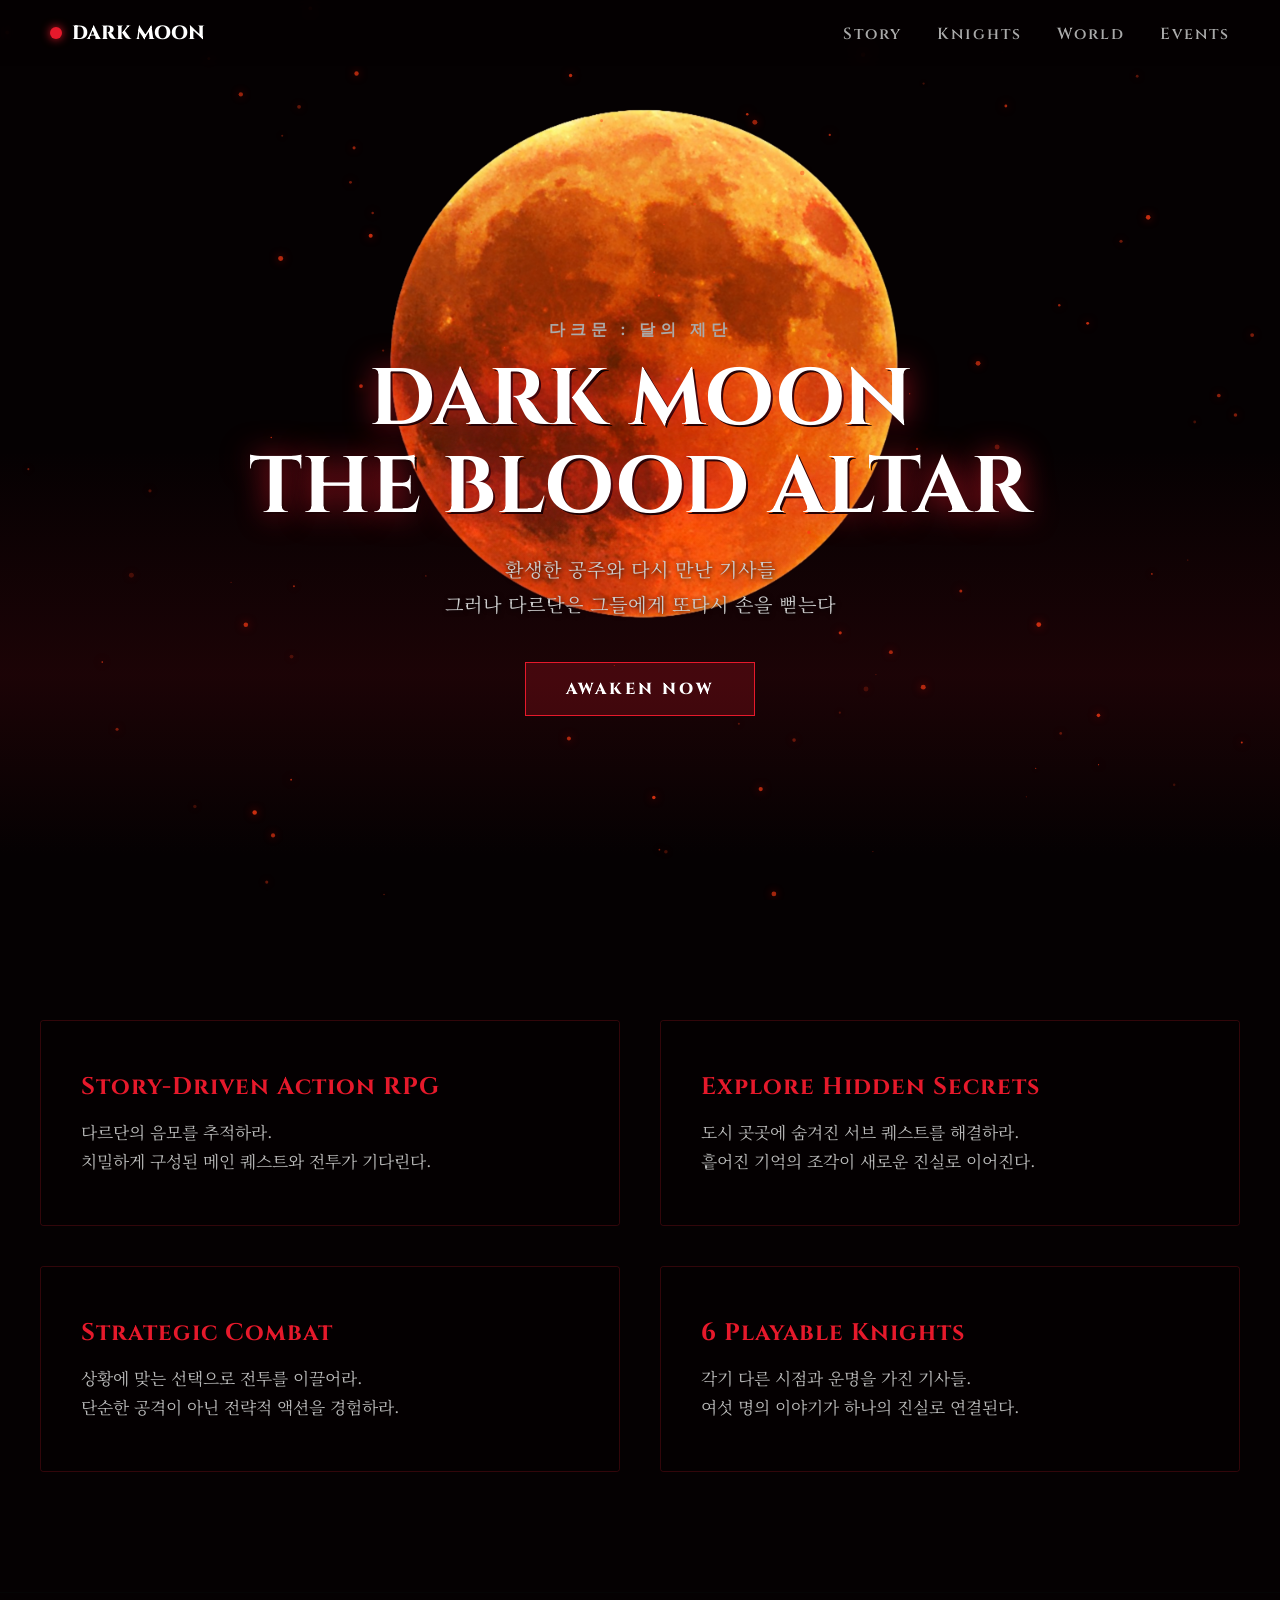
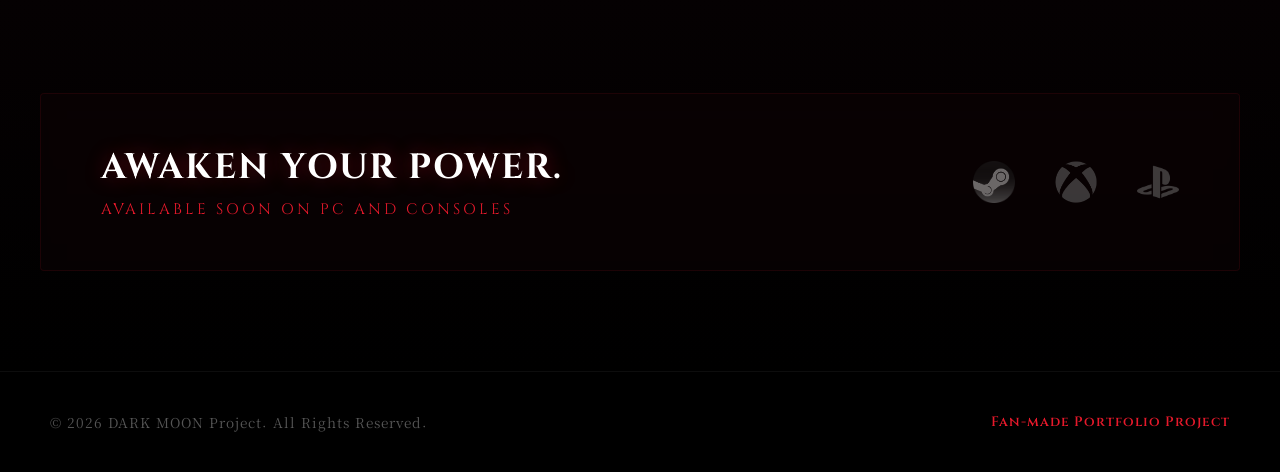
==== index.html @ 2184a3f0 "변경사항 반영" ====
<!DOCTYPE html>
<html lang="ko">
<head>
  <meta charset="UTF-8">
  <meta name="viewport" content="width=device-width, initial-scale=1.0">
  <title>DARK MOON | Official Game Site</title>
  <link rel="stylesheet" href="style.css">
  <link href="https://fonts.googleapis.com/css2?family=Cinzel:wght@600;800&family=Noto+Serif+KR:wght@400;700&display=swap" rel="stylesheet">
</head>
<body>

  <header class="site-header">
    <a class="brand" href="#hero">
      <span class="brand-mark"></span>
      DARK MOON
    </a>
<nav class="site-nav">
  <a href="story.html">Story</a> 
  <a href="index.html#characters">Knights</a>
  <a href="index.html#world">World</a>
  <a href="index.html#events">Events</a>
</nav>
  </header>

  <section id="hero" class="hero-section">
    <div class="moon-wrapper">
      <img src="images/moon.png" alt="Blood Moon" class="blood-moon">
    </div>
    
    <canvas id="ash-canvas"></canvas>
    
    <div class="fog-overlay"></div>

    <div class="hero-content">
      <p class="eyebrow">다크문 : 달의 제단</p>
      <h1 class="hero-title">DARK MOON<br>THE BLOOD ALTAR</h1>
      <p class="hero-copy">
        환생한 공주와 다시 만난 기사들<br>
        그러나 다르단은 그들에게 또다시 손을 뻗는다
      </p>
      <a class="button primary" href="#features">AWAKEN NOW</a>
    </div>
  </section>

  <section id="features" class="features-section">
    <div class="section-container">
      <div class="feature-grid">
        
        <article class="feature-card">
          <h3>Story-Driven Action RPG</h3>
          <p>다르단의 음모를 추적하라.<br>치밀하게 구성된 메인 퀘스트와 전투가 기다린다.</p>
        </article>

        <article class="feature-card">
          <h3>Explore Hidden Secrets</h3>
          <p>도시 곳곳에 숨겨진 서브 퀘스트를 해결하라.<br>흩어진 기억의 조각이 새로운 진실로 이어진다.</p>
        </article>

        <article class="feature-card">
          <h3>Strategic Combat</h3>
          <p>상황에 맞는 선택으로 전투를 이끌어라.<br>단순한 공격이 아닌 전략적 액션을 경험하라.</p>
        </article>

        <article class="feature-card">
          <h3>6 Playable Knights</h3>
          <p>각기 다른 시점과 운명을 가진 기사들.<br>여섯 명의 이야기가 하나의 진실로 연결된다.</p>
        </article>

      </div>
    </div>
  </section>

  <section id="game-info" class="game-info-section">
    <div class="info-container">
      <div class="info-text">
        <h2>AWAKEN YOUR POWER.</h2>
        <p>Available Soon on PC and Consoles</p>
      </div>
      <div class="platform-icons">
        <img src="images/steam.png" alt="Steam">
        <img src="images/xbox.png" alt="Xbox">
        <img src="images/playstation.webp" alt="PlayStation">
      </div>
    </div>
  </section>

  <footer class="site-footer">
    <p class="footer-copy">© 2026 DARK MOON Project. All Rights Reserved.</p>
    <p class="footer-notice">Fan-made Portfolio Project</p>
  </footer>

  <script src="script.js"></script> 
</body>
</html>
---- style.css ----
/* 기본 리셋 및 폰트 설정 */
:root {
  --blood-red: #e6192b;
  --bg-dark: #050102;
  --text-light: #f0e6e8;
}

* { margin: 0; padding: 0; box-sizing: border-box; }
html { scroll-behavior: smooth; background: var(--bg-dark); color: var(--text-light); }
body { font-family: 'Noto Serif KR', serif; overflow-x: hidden; }

h1, h2, h3, .eyebrow, .brand { font-family: 'Cinzel', serif; }

/* 헤더 스타일 */
.site-header {
  position: fixed; top: 0; left: 0; width: 100%; z-index: 100;
  display: flex; justify-content: space-between; align-items: center;
  padding: 20px 50px; background: rgba(5, 1, 2, 0.7); backdrop-filter: blur(10px);
}
.brand { font-size: 1.2rem; font-weight: 800; color: #fff; text-decoration: none; display: flex; align-items: center; gap: 10px; }
.brand-mark { width: 12px; height: 12px; background: var(--blood-red); border-radius: 50%; box-shadow: 0 0 10px var(--blood-red); }
.site-nav a { color: #aaa; text-decoration: none; margin-left: 30px; font-weight: 600; font-family: 'Cinzel', serif; letter-spacing: 2px; transition: color 0.3s; }
.site-nav a:hover { color: #fff; }

/* === 1. 히어로 섹션 === */
.hero-section {
  position: relative; height: 100vh;
  display: flex; flex-direction: column; justify-content: center; align-items: center; text-align: center;
  overflow: hidden;
}

/* 붉은 달과 심장박동 & 스크린 블렌드 모드 마법 */
.moon-wrapper {
  position: absolute; top: 40%; left: 50%; transform: translate(-50%, -50%);
  width: 800px; /* 달 크기 (조절 가능) */
  z-index: 1;
}
.blood-moon {
  width: 100%; height: auto;
  mix-blend-mode: screen; /* 까만 배경을 투명하게 날려버리는 마법의 코드 */
  animation: pulseMoon 4s infinite alternate ease-in-out;
}
@keyframes pulseMoon {
  0% { transform: scale(1); filter: drop-shadow(0 0 20px rgba(230, 25, 43, 0.3)); opacity: 0.8; }
  100% { transform: scale(1.05); filter: drop-shadow(0 0 60px rgba(230, 25, 43, 0.8)); opacity: 1; }
}

/* 안개 효과 (CSS 그라데이션 활용) */
.fog-overlay {
  position: absolute; bottom: 0; left: 0; width: 100%; height: 50%;
  background: linear-gradient(to top, #050102 10%, rgba(230,25,43,0.1) 50%, transparent 100%);
  z-index: 2;
}

#ash-canvas { position: absolute; inset: 0; z-index: 3; pointer-events: none; }

/* 타이틀 텍스트 (달 위에 얹어짐) */
.hero-content { position: relative; z-index: 10; margin-top: 15vh; }
.eyebrow { color: #aaa; letter-spacing: 5px; margin-bottom: 15px; font-weight: 800; }
.hero-title { font-size: 5rem; color: #fff; line-height: 1.1; margin-bottom: 20px; text-shadow: 0 0 30px rgba(230,25,43,0.8), 2px 2px 0 #000; }
.hero-copy { font-size: 1.2rem; color: #ccc; line-height: 1.8; margin-bottom: 40px; text-shadow: 1px 1px 5px #000; }

.button {
  display: inline-block; padding: 15px 40px; border: 1px solid var(--blood-red);
  color: #fff; text-decoration: none; font-family: 'Cinzel', serif; font-weight: 800; letter-spacing: 3px;
  background: rgba(230, 25, 43, 0.2); transition: 0.3s;
}
.button:hover { background: var(--blood-red); box-shadow: 0 0 30px rgba(230, 25, 43, 0.6); }

/* === 2. 게임 특징 (Features) 섹션 === */
.features-section {
  position: relative; padding: 120px 20px; background: #050102; z-index: 10;
}
.section-container { max-width: 1200px; margin: 0 auto; }
.feature-grid { display: grid; grid-template-columns: repeat(2, 1fr); gap: 40px; }

/* === 2. 게임 특징 (Features) 섹션 카드 수정 === */
.feature-card {
  position: relative;
  overflow: hidden; /* 카드를 벗어나는 배경이나 효과를 잘라냄 */
  padding: 50px 40px;
  border: 1px solid rgba(230, 25, 43, 0.2);
  text-align: left;
  border-radius: 4px;
  background-color: #050102; /* 기본 까만 배경 */
  background-size: cover;
  background-position: center;
  transition: border-color 0.4s ease, transform 0.4s ease;
  cursor: pointer;
}

/* 카드 위에 깔리는 까만 장막 (마우스를 올리면 투명해짐) */
.feature-card::before {
  content: "";
  position: absolute;
  inset: 0;
  background: rgba(5, 1, 2, 0.95); /* 평소엔 사진이 거의 안 보일 정도로 까맣게 */
  transition: background 0.5s ease;
  z-index: 1;
}

/* 카드에 마우스를 올렸을 때 */
.feature-card:hover {
  transform: translateY(-10px);
  border-color: var(--blood-red);
  box-shadow: 0 10px 30px rgba(230, 25, 43, 0.15);
}

/* 마우스를 올리면 까만 장막이 옅어지며 붉은 핏빛 톤이 살짝 돕니다 */
.feature-card:hover::before {
  background: rgba(20, 5, 8, 0.4); 
}

/* 글자는 장막보다 위에 있어야 하므로 z-index 설정 */
.feature-card h3, .feature-card p {
  position: relative;
  z-index: 2;
  transition: transform 0.4s ease, text-shadow 0.4s ease;
}

.feature-card h3 {
  color: var(--blood-red);
  font-size: 1.5rem;
  margin-bottom: 15px;
  letter-spacing: 1px;
}

.feature-card p {
  color: #bbb;
  line-height: 1.7;
  font-size: 1.05rem;
}

/* 호버 시 글자 효과: 살짝 떠오르며 붉은빛 그림자 발생 */
.feature-card:hover h3 {
  transform: translateY(-5px);
  text-shadow: 0 0 15px rgba(230, 25, 43, 0.8);
}
.feature-card:hover p {
  transform: translateY(-5px);
  color: #fff;
}
/* === 3. 플랫폼 소개 (Game Info) 섹션 === */
.game-info-section {
  position: relative;
  padding: 100px 20px;
  background: linear-gradient(to bottom, #050102, #000000);
  display: flex;
  justify-content: center;
  align-items: center;
  z-index: 10;
  border-top: 1px solid rgba(255, 255, 255, 0.02);
}

.info-container {
  width: 100%;
  max-width: 1200px;
  display: flex;
  justify-content: space-between;
  align-items: center;
  background: rgba(20, 5, 8, 0.3);
  border: 1px solid rgba(230, 25, 43, 0.1);
  backdrop-filter: blur(10px);
  padding: 50px 60px;
  border-radius: 4px;
}

.info-text {text-align: left;}
.info-text h2 {
  font-size: 2.2rem;
  color: #fff;
  letter-spacing: 2px;
  margin-bottom: 8px;
  text-shadow: 0 0 20px rgba(230, 25, 43, 0.4);
}
.info-text p {
  font-family: 'Cinzel', serif;
  color: var(--blood-red);
  font-size: 0.95rem;
  letter-spacing: 3px;
  text-transform: uppercase;
}

/* 플랫폼 아이콘 레이아웃 및 호버 효과 */
.platform-icons {
  display: flex;
  gap: 40px;
  align-items: center;
}
.platform-icons img {
  height: 42px;
  width: auto;
  object-fit: contain;
  opacity: 0.4;
  filter: grayscale(100%) brightness(1.5);
  transition: opacity 0.4s ease, transform 0.4s ease, filter 0.4s ease;
  cursor: pointer;
}
/* 마우스를 올리면 본래 색상과 밝기가 복구되며 위로 살짝 들림 */
.platform-icons img:hover {
  opacity: 1;
  filter: grayscale(0%) brightness(1);
  transform: translateY(-6px);
}

/* === 4. 사이트 푸터 (Footer) === */
.site-footer {
  background: #000000;
  padding: 40px 50px;
  display: flex;
  justify-content: space-between;
  align-items: center;
  border-top: 1px solid rgba(255, 255, 255, 0.05);
  position: relative;
  z-index: 10;
}
.site-footer p {
  font-size: 0.85rem;
  letter-spacing: 1px;
}
.footer-copy {
  color: #555;
}
.footer-notice {
  font-family: 'Cinzel', serif;
  color: var(--blood-red);
  font-weight: 600;
  letter-spacing: 2px;
}

/* 📱 반응형 웹 디자인 (화면이 작아질 때 세로 배치) */
@media (max-width: 900px) {
  .info-container {
    flex-direction: column;
    text-align: center;
    gap: 40px;
    padding: 40px 30px;
  }
  .info-text {
    text-align: center;
  }
  .info-text h2 {
    font-size: 1.8rem;
  }
  .platform-icons {
    gap: 30px;
  }
  .site-footer {
    flex-direction: column;
    gap: 15px;
    text-align: center;
  }
}

/* === Story 섹션 기본 스타일 === */
.story-section {
  width: 100%;
  background-color: #000;
}

/* 각 씬 화면에 꽉 차게 & 패럴랙스 배경 */
.story-scene {
  position: relative;
  width: 100%;
  height: 100vh;
  display: flex;
  align-items: center;
  padding: 0 10%;
  background-size: cover;
  background-position: center;
  background-attachment: fixed;
}

/* 어두운 장막 */
.story-scene::before {
  content: "";
  position: absolute;
  inset: 0;
  background: rgba(0, 0, 0, 0.6);
  z-index: 1;
}

/* 텍스트 박스 디자인 */
.story-text {
  position: relative;
  z-index: 2;
  max-width: 600px;
  background: rgba(10, 2, 3, 0.4);
  backdrop-filter: blur(8px);
  padding: 40px;
  border-left: 2px solid var(--blood-red);
}

.story-text h3 {
  font-size: 1.8rem;
  color: var(--blood-red);
  margin-bottom: 20px;
  letter-spacing: 2px;
}

/* 지그재그 배치 설정 */
.story-scene.left { justify-content: flex-start; }
.story-scene.right { justify-content: flex-end; }
.story-scene.right .story-text { 
  border-left: none; 
  border-right: 2px solid var(--blood-red); 
  text-align: right; 
}
.story-scene.center { justify-content: center; }

/* === 마지막 Scene 5 클라이맥스 강조 스타일 === */
.story-scene.center .mission-text {
  border: none; /* 중앙은 선을 없애고 글자 자체에 집중 */
  background: transparent; /* 배경 장막도 없애서 투명하게 */
  text-align: center;
}

/* 마지막 씬의 다른 챕터와 동일한 일반 문장 */
.story-scene.center .mission-text p {
  font-size: 1.15rem;
  color: #ddd;
  line-height: 1.9;
  margin-bottom: 30px; /* 마지막 강조 문장과의 간격 */
}

/* 마지막 두 줄 강력한 강조 */
.final-copy {
  font-size: clamp(1.8rem, 3vw, 2.5rem) !important; /* 글씨 확 키우기 */
  color: #fff !important;
  font-family: 'Noto Serif KR', serif;
  font-weight: 700;
  line-height: 1.6 !important;
  text-shadow: 0 0 30px rgba(230, 25, 43, 0.9), 2px 2px 4px #000;
}
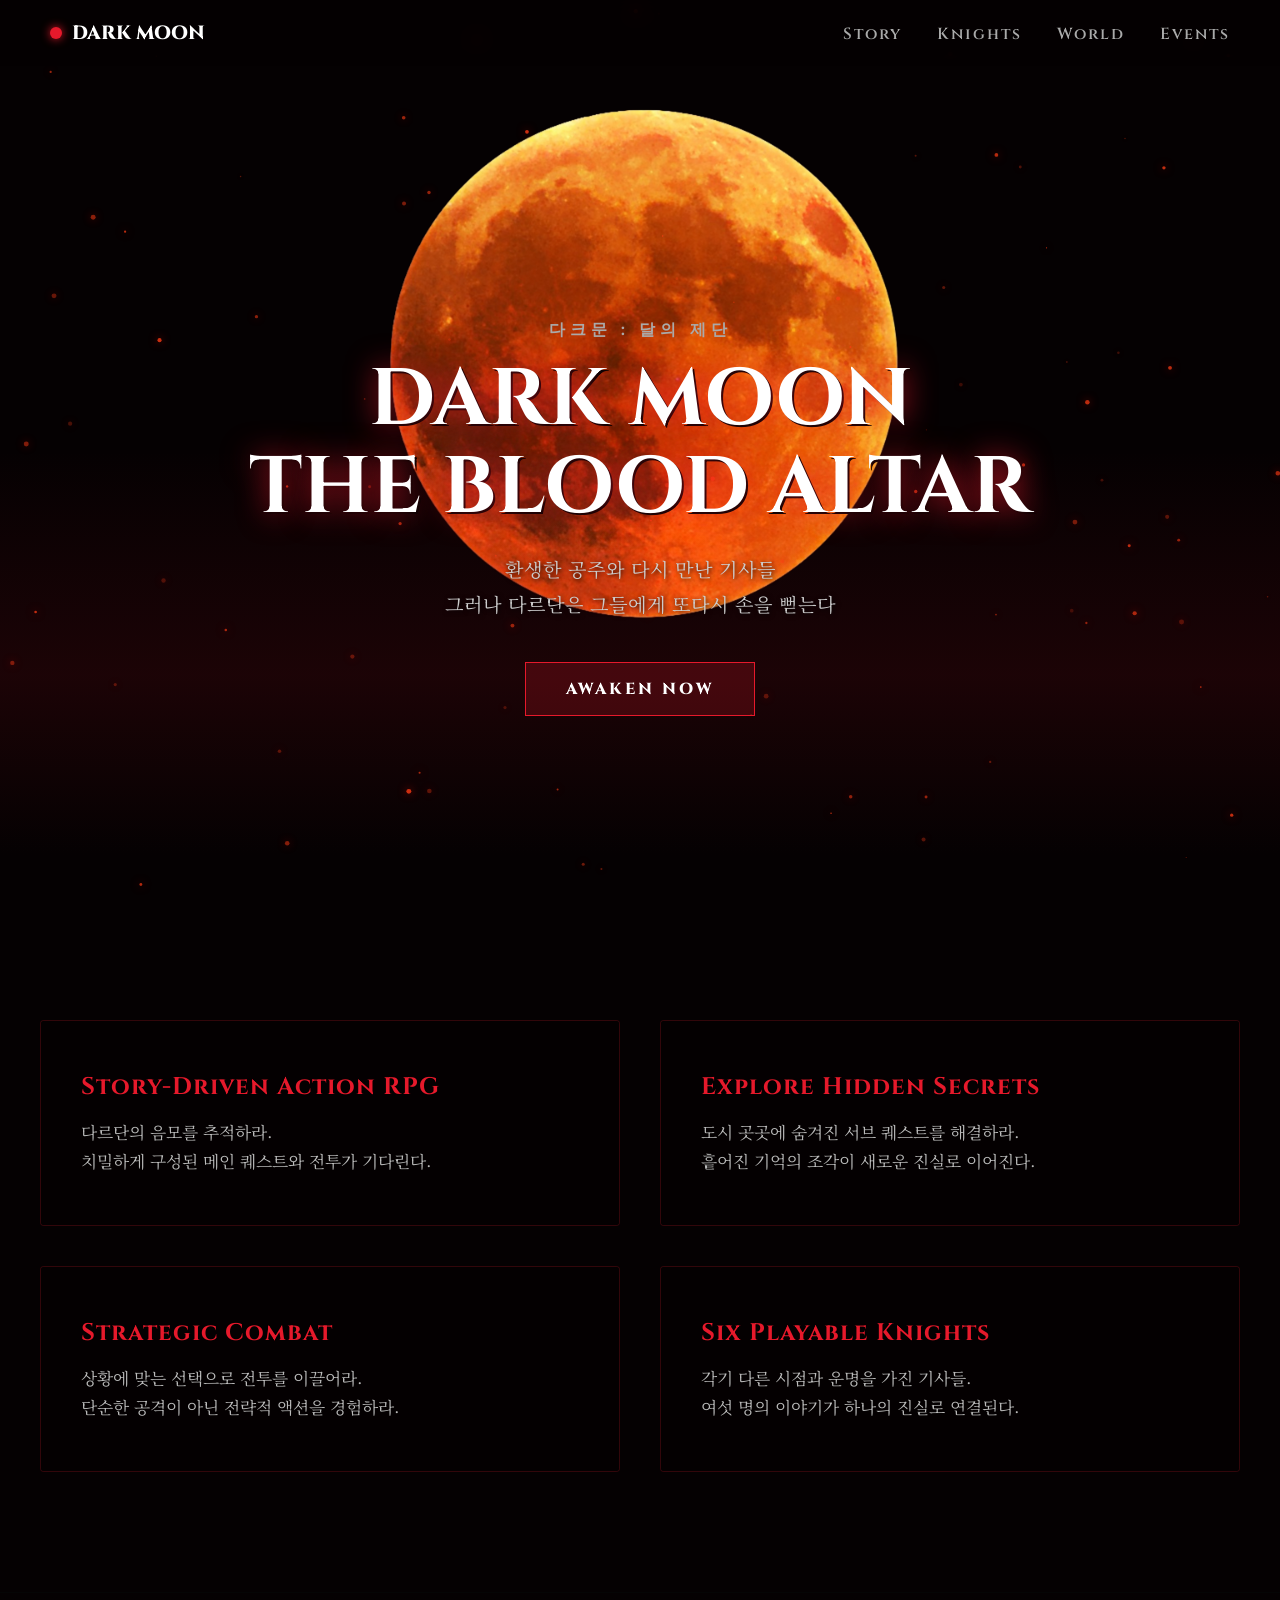
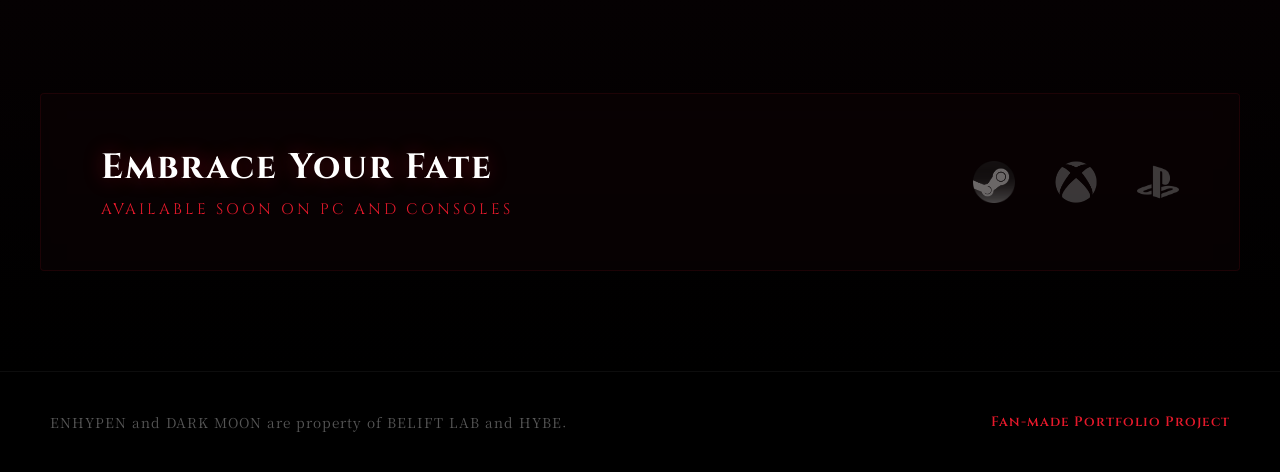
==== commit 79a74a1f: "추가 변경사항 반영" ====
--- a/index.html
+++ b/index.html
@@ -62,7 +62,7 @@
         </article>
 
         <article class="feature-card">
-          <h3>6 Playable Knights</h3>
+          <h3>Six Playable Knights</h3>
           <p>각기 다른 시점과 운명을 가진 기사들.<br>여섯 명의 이야기가 하나의 진실로 연결된다.</p>
         </article>
 
@@ -73,7 +73,7 @@
   <section id="game-info" class="game-info-section">
     <div class="info-container">
       <div class="info-text">
-        <h2>AWAKEN YOUR POWER.</h2>
+        <h2>Embrace Your Fate</h2>
         <p>Available Soon on PC and Consoles</p>
       </div>
       <div class="platform-icons">
@@ -85,7 +85,7 @@
   </section>
 
   <footer class="site-footer">
-    <p class="footer-copy">© 2026 DARK MOON Project. All Rights Reserved.</p>
+    <p class="footer-copy">ENHYPEN and DARK MOON are property of BELIFT LAB and HYBE.</p>
     <p class="footer-notice">Fan-made Portfolio Project</p>
   </footer>
 
--- a/style.css
+++ b/style.css
@@ -280,22 +280,32 @@
   z-index: 1;
 }
 
-/* 텍스트 박스 디자인 */
+
+/* 텍스트 박스 (배경과 테두리 제거) */
 .story-text {
   position: relative;
   z-index: 2;
   max-width: 600px;
-  background: rgba(10, 2, 3, 0.4);
-  backdrop-filter: blur(8px);
-  padding: 40px;
-  border-left: 2px solid var(--blood-red);
+  /* 기존에 있던 background, backdrop-filter, border, padding 등은 지우고 여백만 살짝 줍니다 */
+  padding: 0 20px;
 }
 
 .story-text h3 {
-  font-size: 1.8rem;
+  font-size: 2rem; /* 타이틀을 조금 더 키웠습니다 */
   color: var(--blood-red);
   margin-bottom: 20px;
   letter-spacing: 2px;
+  /* 글자 뒤에 진한 검은색 그림자를 두 겹으로 깔아서 형태를 뚜렷하게 잡음 */
+  text-shadow: 2px 2px 5px rgba(0, 0, 0, 1), 0 0 15px rgba(0, 0, 0, 0.8);
+}
+
+.story-text p {
+  font-size: 1rem;
+  color: #fff; /* 기존 #ddd보다 훨씬 밝은 완전한 흰색으로 변경 */
+  font-weight: 500; /* 폰트를 살짝 더 도톰하게 */
+  line-height: 1.9;
+  /* 본문에도 그림자를 넣어 밝은 배경 사진 위에서도 글자가 안 묻히게 처리 */
+  text-shadow: 1px 1px 4px rgba(0, 0, 0, 1), 0 0 10px rgba(0, 0, 0, 0.7);
 }
 
 /* 지그재그 배치 설정 */
@@ -303,7 +313,6 @@
 .story-scene.right { justify-content: flex-end; }
 .story-scene.right .story-text { 
   border-left: none; 
-  border-right: 2px solid var(--blood-red); 
   text-align: right; 
 }
 .story-scene.center { justify-content: center; }
@@ -331,4 +340,28 @@
   font-weight: 700;
   line-height: 1.6 !important;
   text-shadow: 0 0 30px rgba(230, 25, 43, 0.9), 2px 2px 4px #000;
-}+}
+/* 마지막 두 줄 강력한 강조 (붉은빛 복구!) */
+.story-text p.final-copy {
+  font-size: clamp(1.8rem, 3vw, 2.5rem) !important;
+  color: #fff !important;
+  font-family: 'Noto Serif KR', serif !important;
+  font-weight: 800 !important;
+  line-height: 1.6 !important;
+  text-shadow: 0 0 30px rgba(230, 25, 43, 1), 3px 3px 5px #000 !important;
+}
+/* === 마지막 Scene 5 심연 그라데이션 효과 === */
+/* 마지막 씬 텍스트가 스르륵 떠오르는 애니메이션 */
+.story-scene.finale .mission-text {
+  animation: fadeUp 2s ease-out forwards;
+}
+
+@keyframes fadeUp {
+  0% { opacity: 0; transform: translateY(100px); }
+  100% { opacity: 1; transform: translateY(0); }
+}
+
+.story-scene.finale::before {
+  /* 기존에 깔려있던 전체 까만 장막은 제거 (그라데이션 빛을 살리기 위함) */
+  display: none; 
+}
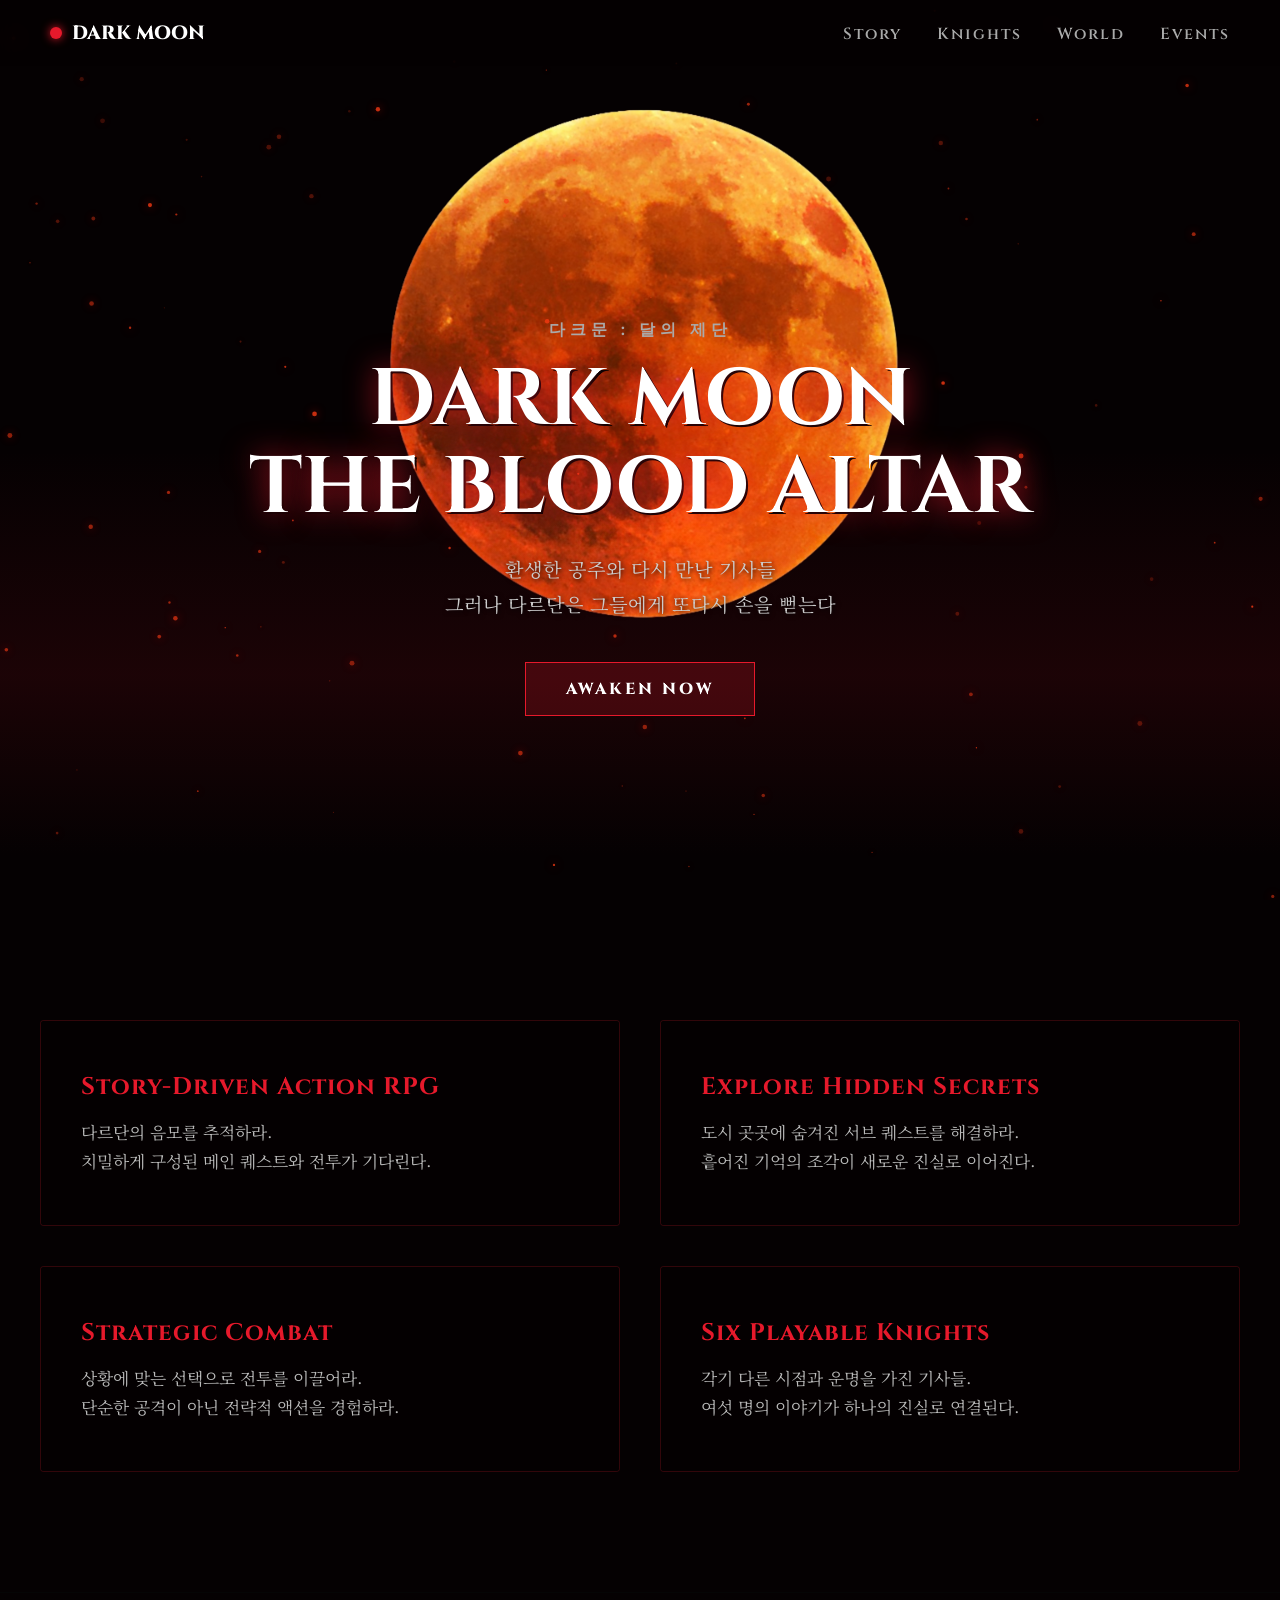
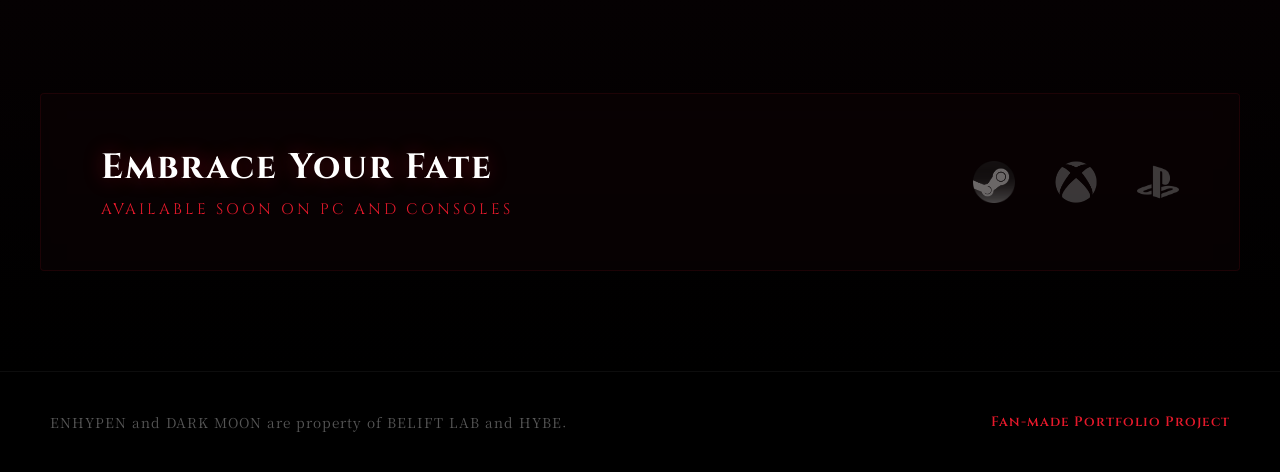
==== commit 6ca1c805: "Add events page" ====
--- a/index.html
+++ b/index.html
@@ -18,7 +18,7 @@
   <a href="story.html">Story</a> 
   <a href="index.html#characters">Knights</a>
   <a href="index.html#world">World</a>
-  <a href="index.html#events">Events</a>
+  <a href="event.html">Events</a>
 </nav>
   </header>
 
@@ -91,4 +91,4 @@
 
   <script src="script.js"></script> 
 </body>
-</html>+</html>
--- a/style.css
+++ b/style.css
@@ -365,3 +365,15 @@
   /* 기존에 깔려있던 전체 까만 장막은 제거 (그라데이션 빛을 살리기 위함) */
   display: none; 
 }
+/* === Scene 4에서 Scene 5(엔딩)로 넘어가는 심연 그라데이션 브릿지 === */
+.story-scene.scene-4::after {
+  content: "";
+  position: absolute;
+  bottom: 0;
+  left: 0;
+  width: 100%;
+  height: 40vh; /* 화면 아래쪽 40% 영역을 덮음 */
+  background: linear-gradient(to bottom, transparent 0%, #000000 100%);
+  z-index: 1;
+  pointer-events: none;
+}
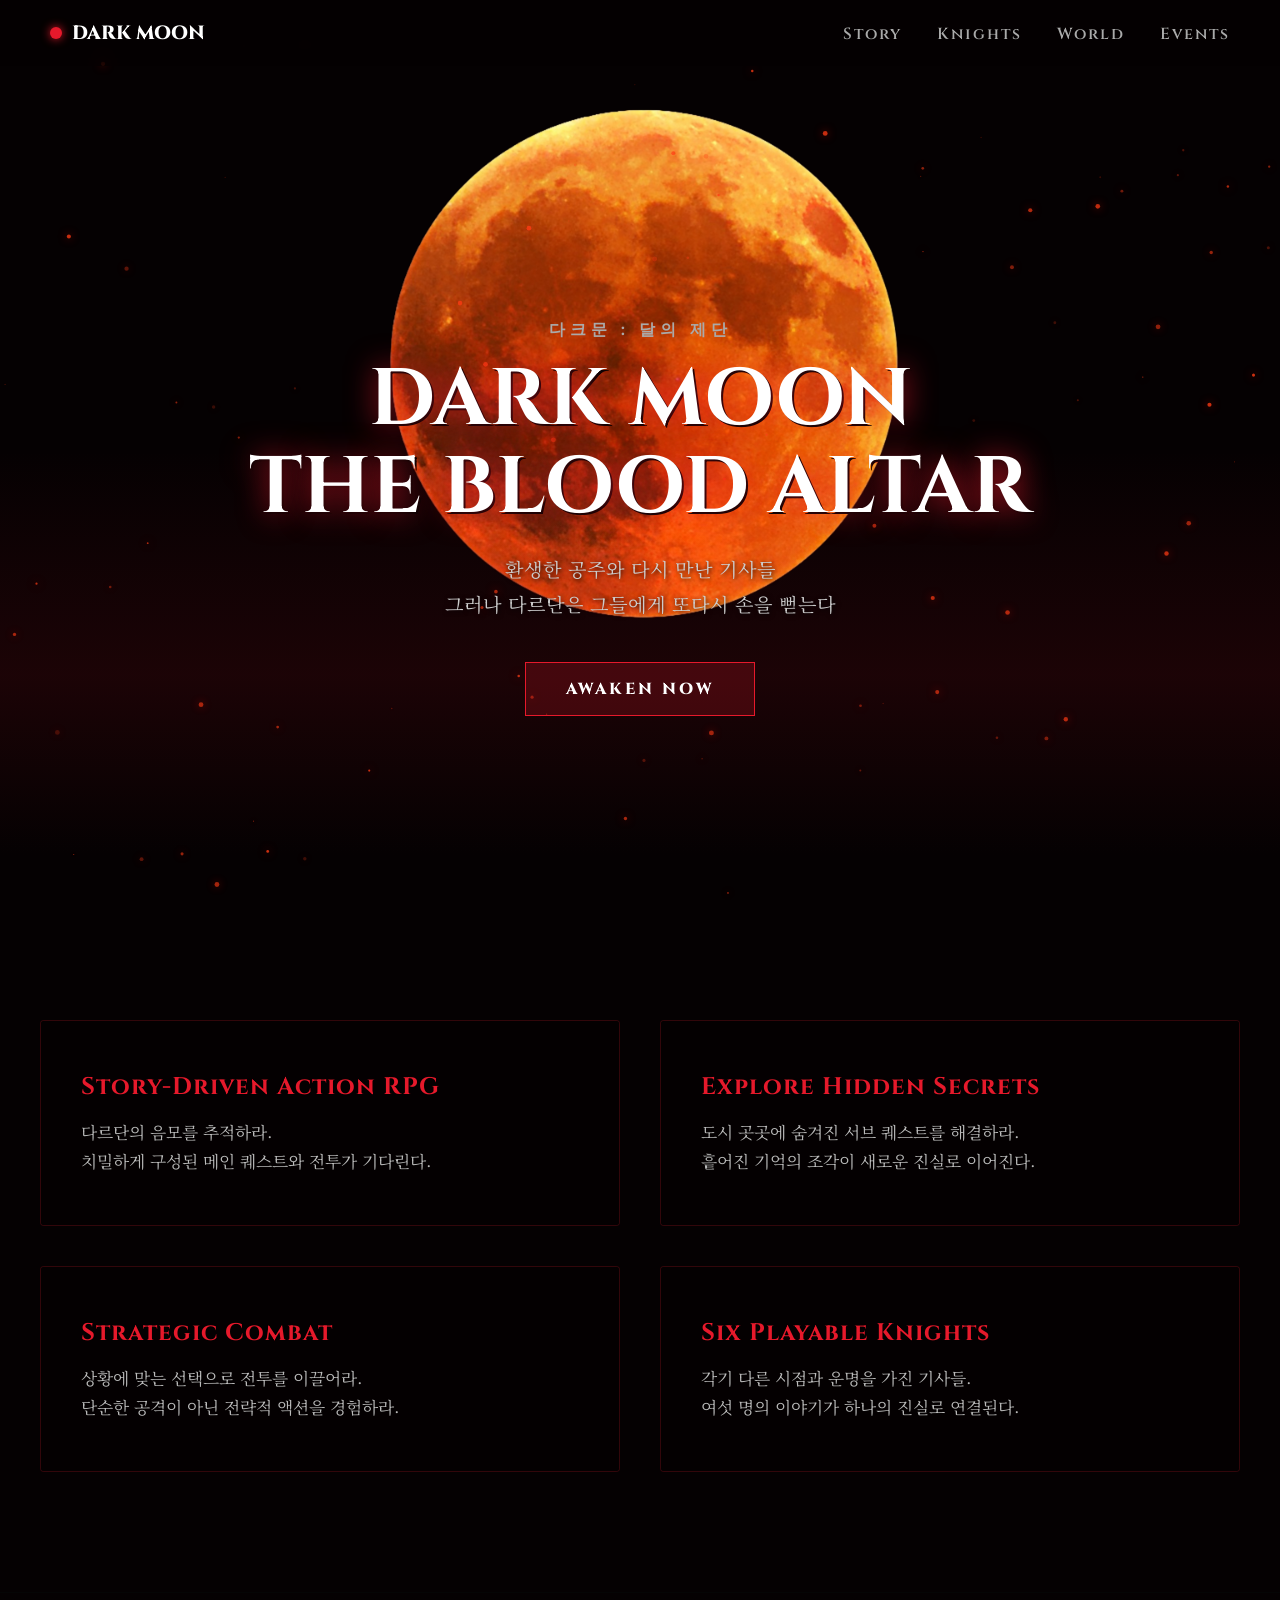
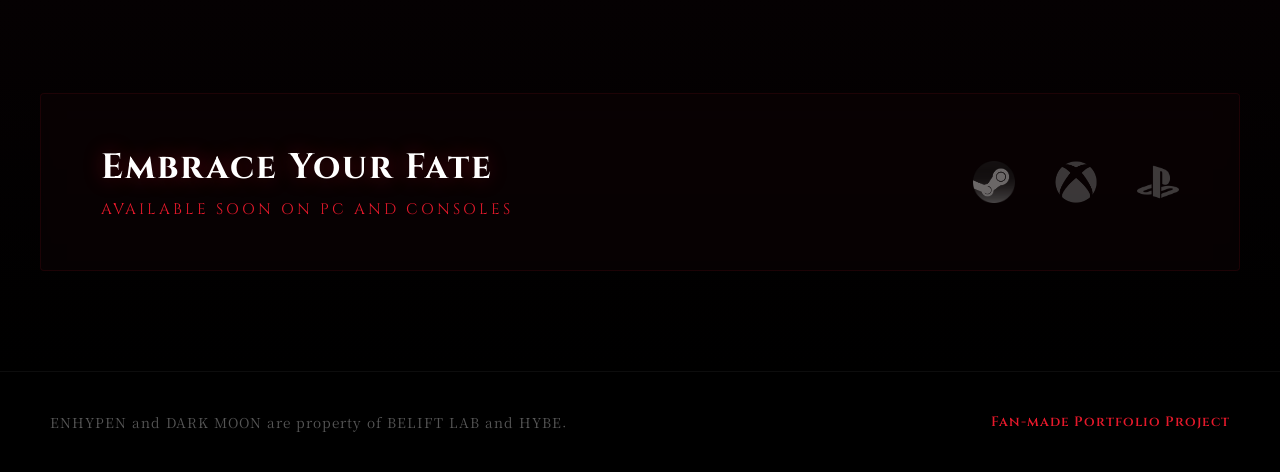
==== commit fe5fef36: "Add knights page" ====
--- a/index.html
+++ b/index.html
@@ -16,7 +16,7 @@
     </a>
 <nav class="site-nav">
   <a href="story.html">Story</a> 
-  <a href="index.html#characters">Knights</a>
+  <a href="knights.html">Knights</a>
   <a href="index.html#world">World</a>
   <a href="event.html">Events</a>
 </nav>
--- a/style.css
+++ b/style.css
@@ -377,3 +377,292 @@
   z-index: 1;
   pointer-events: none;
 }
+/* === Knights Section === */
+.knights-page { background: var(--bg-dark); }
+
+.knights-section {
+  padding: 120px 5%;
+  min-height: 100vh;
+  display: flex;
+  flex-direction: column;
+  align-items: center;
+}
+
+.knights-header {
+  text-align: center;
+  margin-bottom: 60px;
+}
+
+.knights-header h2 {
+  font-size: 3rem;
+  color: var(--blood-red);
+  letter-spacing: 5px;
+  text-shadow: 0 0 20px rgba(230, 25, 43, 0.5);
+  margin-bottom: 10px;
+}
+
+.knights-header p {
+  color: #aaa;
+  letter-spacing: 2px;
+  font-size: 1.1rem;
+}
+
+/* 6인 바둑판 그리드 (3x2) */
+/* === 세로형 책갈피 (아코디언) 레이아웃 === */
+.knights-accordion {
+  display: flex;
+  width: 100%;
+  max-width: 1200px;
+  height: 65vh; /* 세로로 아주 길게 뻗은 느낌 */
+  min-height: 450px;
+  gap: 10px; /* 카드 사이의 틈 */
+  margin: 0 auto;
+}
+
+.knight-card {
+  position: relative;
+  flex: 1; /* 평소에는 좁은 면적만 차지 */
+  background-size: cover;
+  background-position: center 20%; /* 얼굴/눈 쪽이 잘 보이도록 초점 조절 (수치 조절 가능) */
+  border: 1px solid rgba(255, 255, 255, 0.05);
+  border-radius: 4px;
+  cursor: pointer;
+  overflow: hidden;
+  /* 부드럽게 넓어지는 애니메이션 */
+  transition: all 0.6s cubic-bezier(0.25, 1, 0.5, 1);
+  filter: grayscale(70%) brightness(0.4); /* 어둠 속에 숨겨진 느낌 */
+}
+
+/* 마우스를 올렸을 때의 변화 */
+.knight-card:hover {
+  flex: 3; /* 너비가 3배로 스르륵 넓어짐! */
+  filter: grayscale(0%) brightness(1.1); /* 본래 색과 밝기 회복 */
+  border-color: var(--blood-red);
+  box-shadow: 0 0 30px rgba(230, 25, 43, 0.3);
+}
+
+.card-overlay {
+  position: absolute;
+  bottom: 0;
+  left: 0;
+  width: 100%;
+  padding: 30px 10px 15px;
+  background: linear-gradient(to top, rgba(0,0,0,0.9), transparent);
+  text-align: center;
+  opacity: 0; /* 좁을 땐 이름 숨김 */
+  transition: opacity 0.5s ease;
+}
+
+.knight-card:hover .card-overlay {
+  opacity: 1; /* 넓어지면 이름 등장 */
+}
+
+.card-name {
+  font-family: 'Cinzel', serif;
+  font-size: 1.5rem;
+  color: #fff;
+  letter-spacing: 3px;
+  text-shadow: 2px 2px 5px #000;
+}
+
+/* 모바일 화면에서는 세로로 쌓이게 처리 */
+@media (max-width: 768px) {
+  .knights-accordion {
+    flex-direction: column;
+    height: 100vh;
+  }
+}
+/* === 블록형 스탯 칸 (네모네모) === */
+.stat-blocks {
+  display: flex;
+  gap: 4px; /* 네모 칸 사이의 간격 */
+}
+
+.stat-block {
+  width: 14px;
+  height: 14px;
+  border: 1px solid rgba(230, 25, 43, 0.3); /* 비어있는 칸의 희미한 붉은 테두리 */
+  background: transparent;
+  transition: all 0.3s ease;
+}
+
+/* 칸이 채워졌을 때의 모습 */
+.stat-block.filled {
+  background: var(--blood-red);
+  border-color: var(--blood-red);
+  box-shadow: 0 0 8px rgba(230, 25, 43, 0.8); /* 붉은 빛이 뿜어져 나옴 */
+}
+/* === 상세 팝업 (Modal) 전체 창 디자인 === */
+.knight-modal {
+  position: fixed;
+  inset: 0;
+  background: rgba(5, 1, 2, 0.95);
+  z-index: 200;
+  display: flex;
+  justify-content: center;
+  align-items: center;
+  opacity: 0;
+  pointer-events: none;
+  transition: opacity 0.5s ease;
+  backdrop-filter: blur(10px);
+}
+
+.knight-modal.active {
+  opacity: 1;
+  pointer-events: auto;
+}
+
+.close-modal-btn {
+  position: absolute;
+  top: 40px;
+  right: 50px;
+  background: none;
+  border: none;
+  color: #fff;
+  font-size: 3rem;
+  cursor: pointer;
+  transition: color 0.3s;
+  z-index: 201;
+}
+
+.close-modal-btn:hover { color: var(--blood-red); }
+
+/* 모달 내부 컨텐츠 정렬 */
+.modal-content {
+  display: flex;
+  width: 90%;
+  max-width: 1200px;
+  height: 80vh;
+  gap: 50px;
+  transform: scale(0.95) translateY(20px);
+  transition: transform 0.6s cubic-bezier(0.16, 1, 0.3, 1);
+}
+
+.knight-modal.active .modal-content {
+  transform: scale(1) translateY(0);
+}
+
+.modal-left {
+  flex: 1;
+  display: flex;
+  justify-content: center;
+  align-items: flex-end;
+  position: relative;
+}
+
+.modal-left img {
+  max-height: 100%;
+  width: auto;
+  object-fit: contain;
+  filter: drop-shadow(0 0 20px rgba(230, 25, 43, 0.2));
+}
+
+.modal-right {
+  flex: 1;
+  display: flex;
+  flex-direction: column;
+  justify-content: center;
+  padding: 40px 0;
+}
+
+.modal-info-header { margin-bottom: 30px; }
+
+.modal-info-header h2 {
+  font-size: 3.5rem;
+  color: #fff;
+  line-height: 1;
+  margin-bottom: 10px;
+  text-shadow: 2px 2px 10px rgba(230, 25, 43, 0.5);
+}
+
+.type-text {
+  font-size: 1.5rem;
+  color: var(--blood-red);
+  font-weight: 400;
+}
+
+.title-text {
+  font-size: 1.1rem;
+  color: #aaa;
+  letter-spacing: 1px;
+}
+
+.modal-story {
+  margin-bottom: 40px;
+  border-left: 2px solid var(--blood-red);
+  padding-left: 20px;
+}
+
+.modal-story p {
+  color: #ddd;
+  line-height: 1.8;
+  font-size: 1rem;
+}
+
+.modal-stats { margin-bottom: 40px; }
+.stat-row { margin-bottom: 15px; }
+
+.stat-label {
+  display: block;
+  font-family: 'Cinzel', serif;
+  font-size: 0.85rem;
+  color: #ccc;
+  margin-bottom: 5px;
+  letter-spacing: 1px;
+}
+
+/* 시그니처 스킬 박스 */
+.modal-skill {
+  background: rgba(230, 25, 43, 0.05);
+  border: 1px solid rgba(230, 25, 43, 0.2);
+  padding: 20px;
+  border-radius: 4px;
+}
+
+.modal-skill h4 {
+  font-family: 'Cinzel', serif;
+  color: var(--blood-red);
+  font-size: 1.1rem;
+  margin-bottom: 10px;
+  letter-spacing: 2px;
+}
+
+.modal-skill p {
+  color: #eee;
+  font-size: 0.95rem;
+  line-height: 1.6;
+}
+
+/* === 모달 화살표 네비게이션 === */
+.nav-arrow {
+  position: absolute;
+  top: 50%;
+  transform: translateY(-50%);
+  background: none;
+  border: none;
+  color: rgba(255, 255, 255, 0.3);
+  font-size: 3.5rem;
+  cursor: pointer;
+  z-index: 202;
+  transition: all 0.3s ease;
+  padding: 20px;
+}
+
+.nav-arrow:hover {
+  color: var(--blood-red);
+  text-shadow: 0 0 20px rgba(230, 25, 43, 0.8);
+  transform: translateY(-50%) scale(1.1);
+}
+
+.prev-arrow { left: 30px; }
+.next-arrow { right: 30px; }
+
+/* 모바일 반응형 */
+@media (max-width: 900px) {
+  .nav-arrow { font-size: 2.5rem; padding: 10px; }
+  .prev-arrow { left: 5px; }
+  .next-arrow { right: 5px; }
+  .modal-content { flex-direction: column; overflow-y: auto; height: 90vh; }
+  .modal-left { height: 40vh; }
+  .modal-info-header h2 { font-size: 2.5rem; }
+}
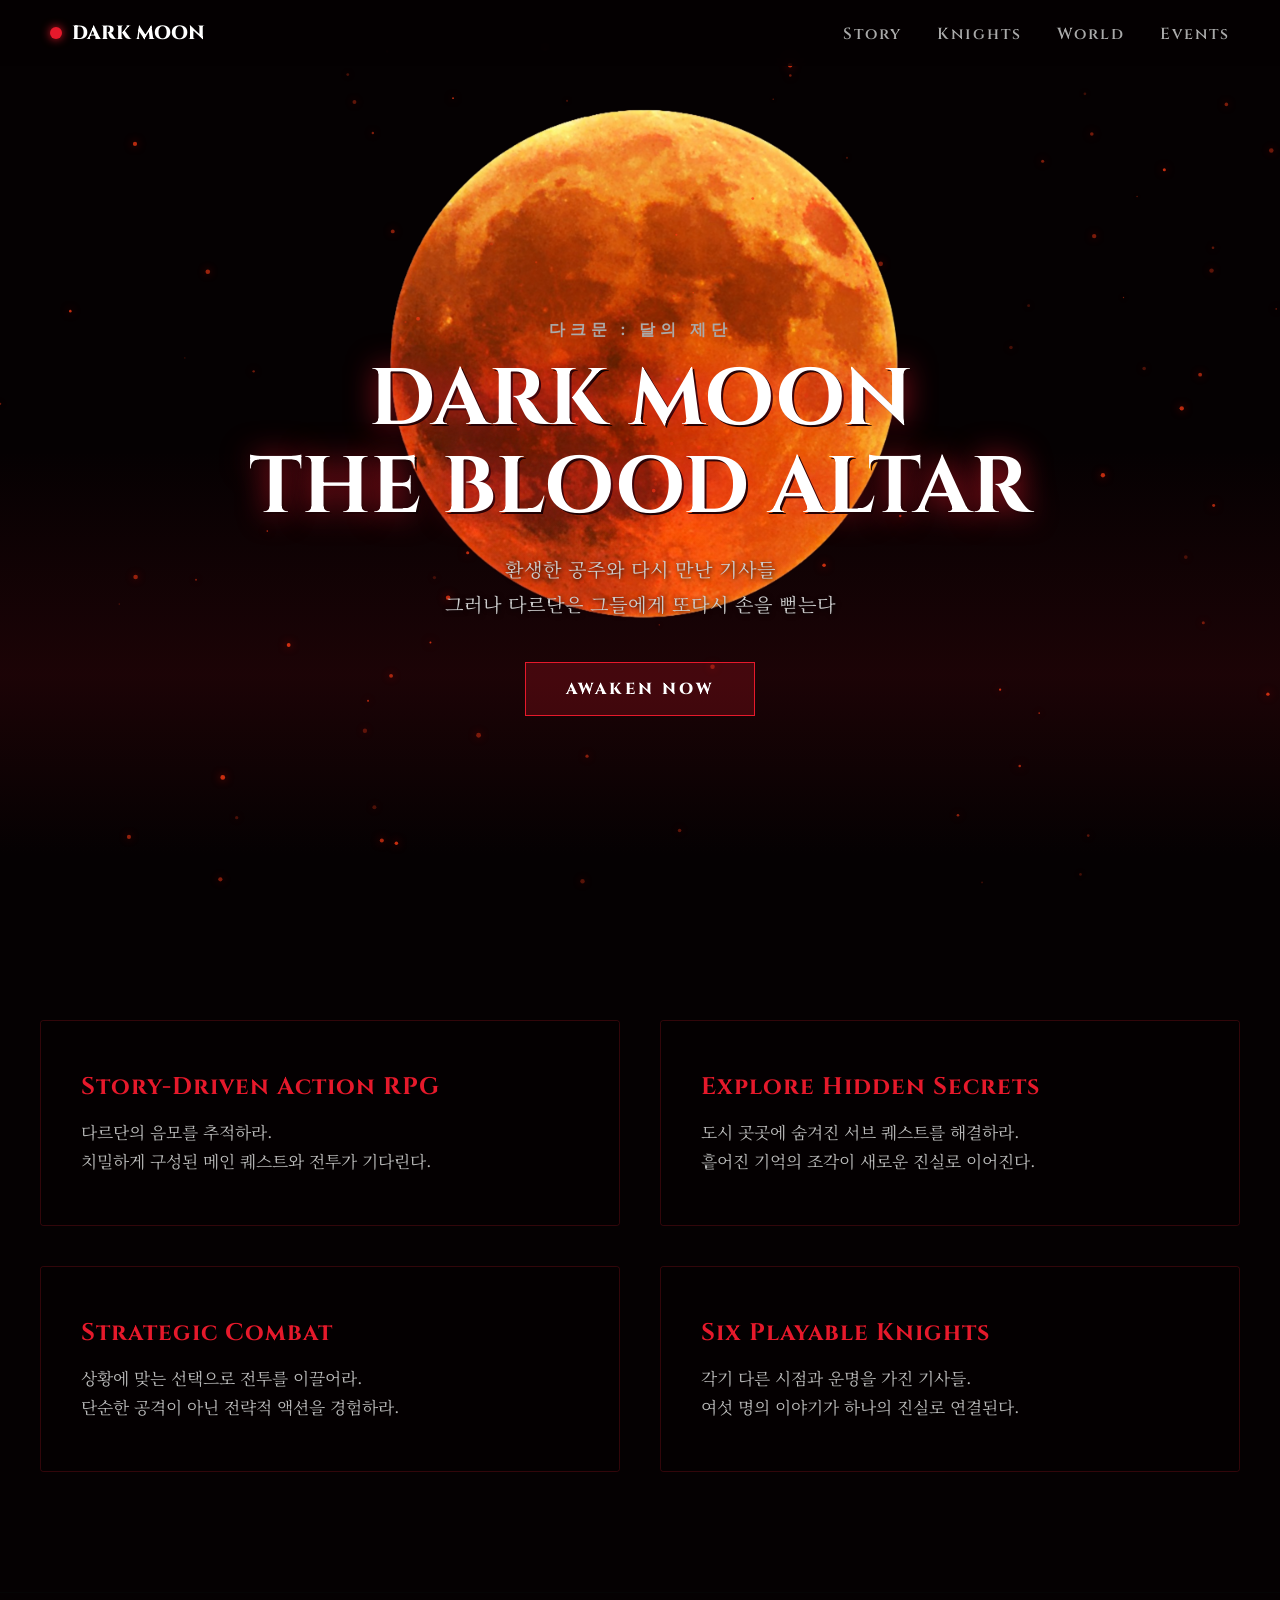
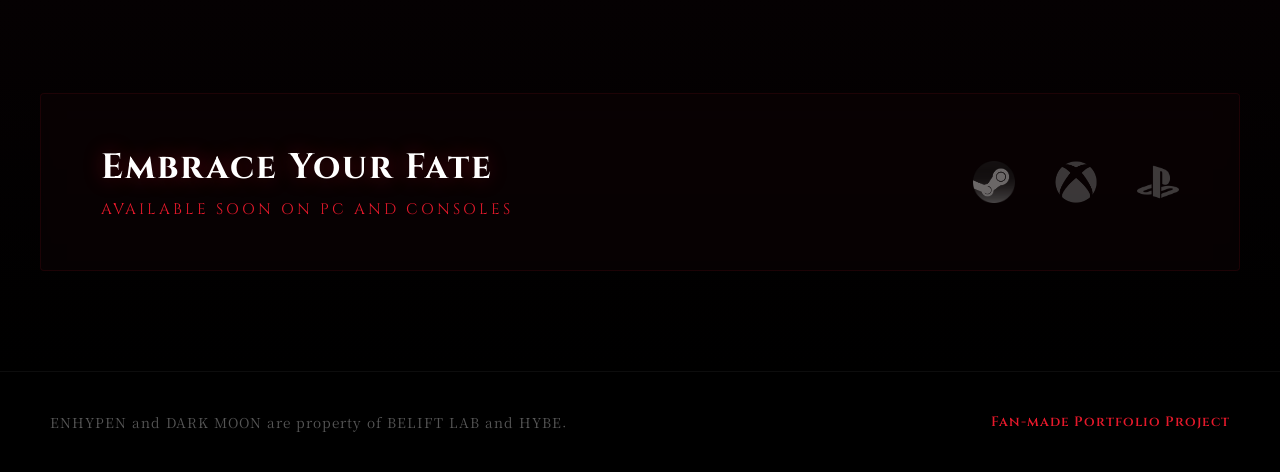
==== commit 33872ff8: "Update landing page files" ====
--- a/index.html
+++ b/index.html
@@ -6,6 +6,7 @@
   <title>DARK MOON | Official Game Site</title>
   <link rel="stylesheet" href="style.css">
   <link href="https://fonts.googleapis.com/css2?family=Cinzel:wght@600;800&family=Noto+Serif+KR:wght@400;700&display=swap" rel="stylesheet">
+  <link rel="icon" type="image/png" href="images/favicon.png">
 </head>
 <body>
 
--- a/style.css
+++ b/style.css
@@ -3,6 +3,17 @@
   --blood-red: #e6192b;
   --bg-dark: #050102;
   --text-light: #f0e6e8;
+}
+
+/* 1. 전체 화면 기본 커서 변경 */
+/* 1. 전체 화면 기본 커서 변경 */
+html, body {
+  cursor: url('images/cursor.png') 16 0, auto !important; 
+}
+
+/* 2. 호버 시 마우스 커서 변경 (클릭 가능한 모든 요소) */
+a, button, .knight-card, .close-modal-btn, .platform-icons img, .feature-card {
+  cursor: url('images/cursor_hover.png') 16 0, pointer !important;
 }
 
 * { margin: 0; padding: 0; box-sizing: border-box; }
@@ -528,6 +539,7 @@
 .close-modal-btn:hover { color: var(--blood-red); }
 
 /* 모달 내부 컨텐츠 정렬 */
+/* 모달 내부 컨텐츠 정렬 */
 .modal-content {
   display: flex;
   width: 90%;
@@ -542,23 +554,27 @@
   transform: scale(1) translateY(0);
 }
 
+/* === 사진 영역(왼쪽) 크기 강제 고정 === */
 .modal-left {
-  flex: 1;
+  flex: 0 0 40%; /* 전체 창 너비의 딱 40%만 차지하도록 강제 고정! (절대 안 늘어남) */
+  height: 100%;
   display: flex;
   justify-content: center;
-  align-items: flex-end;
+  align-items: flex-end; /* 발끝을 무조건 바닥에 딱 붙임 */
   position: relative;
 }
 
 .modal-left img {
-  max-height: 100%;
-  width: auto;
-  object-fit: contain;
+  width: 100%;
+  height: 100%;
+  object-fit: contain; /* 800x1200 비율을 깨지 않고 공간 안에 맞춤 */
+  object-position: center bottom; /* 사진을 항상 '정중앙 바닥'에 고정 */
   filter: drop-shadow(0 0 20px rgba(230, 25, 43, 0.2));
 }
 
+/* === 텍스트 영역(오른쪽) 크기 강제 고정 === */
 .modal-right {
-  flex: 1;
+  flex: 1; /* 남은 공간(60%)을 텍스트가 모두 차지하며 절대 밀리지 않음 */
   display: flex;
   flex-direction: column;
   justify-content: center;
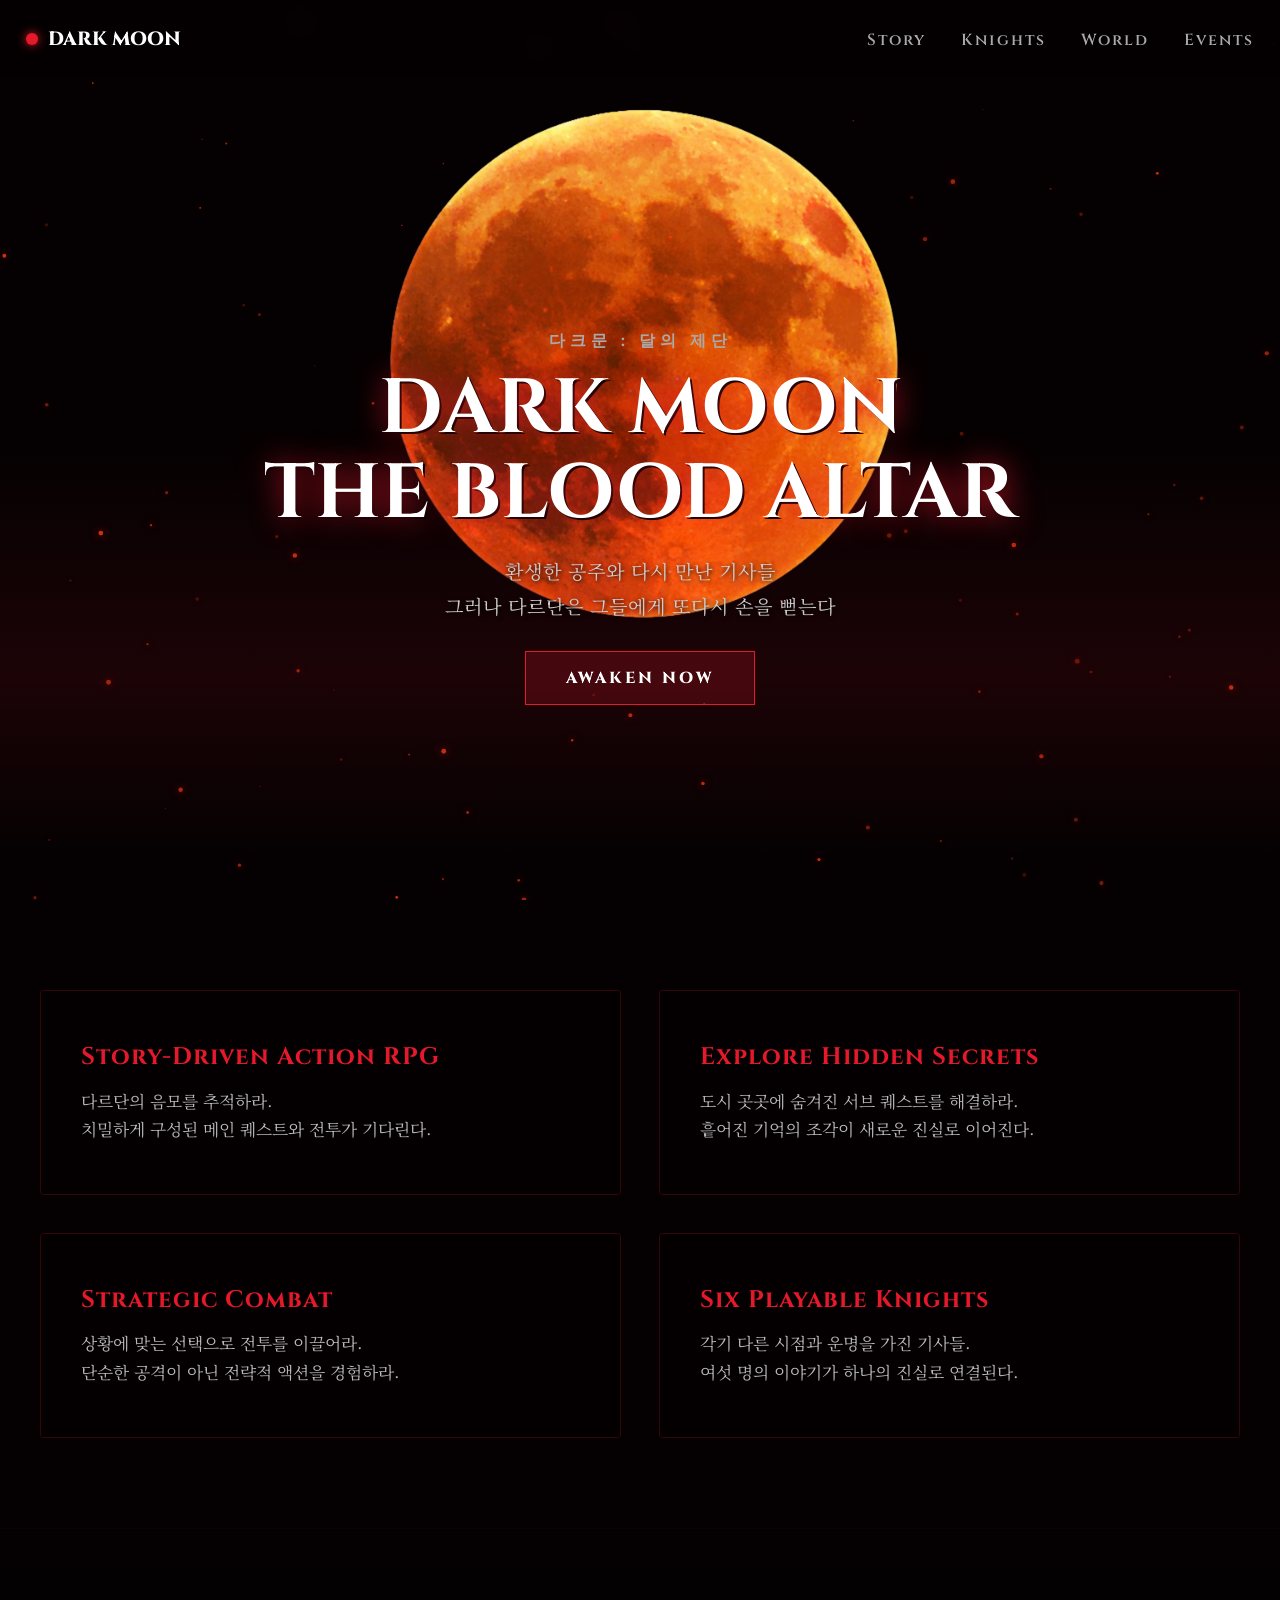
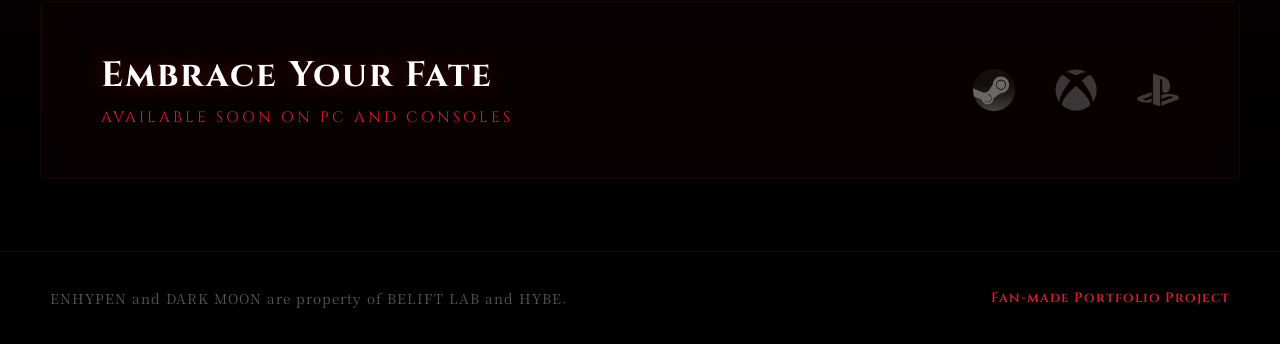
==== commit 84497b43: "Update meta tags with footer.jpg for Kakao Talk sharing" ====
--- a/index.html
+++ b/index.html
@@ -4,6 +4,26 @@
   <meta charset="UTF-8">
   <meta name="viewport" content="width=device-width, initial-scale=1.0">
   <title>DARK MOON | Official Game Site</title>
+  
+  <!-- OpenGraph & Kakao Talk Share Meta Tags -->
+  <meta property="og:title" content="DARK MOON | The Blood Altar">
+  <meta property="og:description" content="환생한 공주와 다시 만난 기사들. 다르단의 음모를 추적하고 미스터리를 풀어라. 여섯 명의 기사, 하나의 진실.">
+  <meta property="og:image" content="https://strawberryfreckle.github.io/darkmoon.thebloodaltar/images/footer.jpg">
+  <meta property="og:url" content="https://strawberryfreckle.github.io/darkmoon.thebloodaltar/">
+  <meta property="og:type" content="website">
+  <meta property="og:site_name" content="DARK MOON">
+  
+  <!-- Kakao Talk Specific -->
+  <meta property="kakao:title" content="DARK MOON | The Blood Altar">
+  <meta property="kakao:description" content="환생한 공주와 다시 만난 기사들. 다르단의 음모를 추적하고 미스터리를 풀어라.">
+  <meta property="kakao:image" content="https://strawberryfreckle.github.io/darkmoon.thebloodaltar/images/footer.jpg">
+  
+  <!-- Twitter Card -->
+  <meta name="twitter:card" content="summary_large_image">
+  <meta name="twitter:title" content="DARK MOON | The Blood Altar">
+  <meta name="twitter:description" content="환생한 공주와 다시 만난 기사들. 다르단의 음모를 추적하고 미스터리를 풀어라.">
+  <meta name="twitter:image" content="https://strawberryfreckle.github.io/darkmoon.thebloodaltar/images/footer.jpg">
+  
   <link rel="stylesheet" href="style.css">
   <link href="https://fonts.googleapis.com/css2?family=Cinzel:wght@600;800&family=Noto+Serif+KR:wght@400;700&display=swap" rel="stylesheet">
   <link rel="icon" type="image/png" href="images/favicon.png">
--- a/style.css
+++ b/style.css
@@ -26,11 +26,11 @@
 .site-header {
   position: fixed; top: 0; left: 0; width: 100%; z-index: 100;
   display: flex; justify-content: space-between; align-items: center;
-  padding: 20px 50px; background: rgba(5, 1, 2, 0.7); backdrop-filter: blur(10px);
-}
-.brand { font-size: 1.2rem; font-weight: 800; color: #fff; text-decoration: none; display: flex; align-items: center; gap: 10px; }
-.brand-mark { width: 12px; height: 12px; background: var(--blood-red); border-radius: 50%; box-shadow: 0 0 10px var(--blood-red); }
-.site-nav a { color: #aaa; text-decoration: none; margin-left: 30px; font-weight: 600; font-family: 'Cinzel', serif; letter-spacing: 2px; transition: color 0.3s; }
+  padding: clamp(12px, 2vw, 50px); background: rgba(5, 1, 2, 0.7); backdrop-filter: blur(10px);
+}
+.brand { font-size: clamp(1rem, 2vw, 1.2rem); font-weight: 800; color: #fff; text-decoration: none; display: flex; align-items: center; gap: clamp(6px, 1vw, 10px); }
+.brand-mark { width: clamp(8px, 1.5vw, 12px); height: clamp(8px, 1.5vw, 12px); background: var(--blood-red); border-radius: 50%; box-shadow: 0 0 10px var(--blood-red); }
+.site-nav a { color: #aaa; text-decoration: none; margin-left: clamp(12px, 3vw, 30px); font-weight: 600; font-family: 'Cinzel', serif; letter-spacing: clamp(0.5px, 0.3vw, 2px); transition: color 0.3s; }
 .site-nav a:hover { color: #fff; }
 
 /* === 1. 히어로 섹션 === */
@@ -43,7 +43,7 @@
 /* 붉은 달과 심장박동 & 스크린 블렌드 모드 마법 */
 .moon-wrapper {
   position: absolute; top: 40%; left: 50%; transform: translate(-50%, -50%);
-  width: 800px; /* 달 크기 (조절 가능) */
+  width: clamp(200px, 70vw, 800px); /* 달 크기 (조절 가능) */
   z-index: 1;
 }
 .blood-moon {
@@ -67,29 +67,29 @@
 
 /* 타이틀 텍스트 (달 위에 얹어짐) */
 .hero-content { position: relative; z-index: 10; margin-top: 15vh; }
-.eyebrow { color: #aaa; letter-spacing: 5px; margin-bottom: 15px; font-weight: 800; }
-.hero-title { font-size: 5rem; color: #fff; line-height: 1.1; margin-bottom: 20px; text-shadow: 0 0 30px rgba(230,25,43,0.8), 2px 2px 0 #000; }
-.hero-copy { font-size: 1.2rem; color: #ccc; line-height: 1.8; margin-bottom: 40px; text-shadow: 1px 1px 5px #000; }
+.eyebrow { color: #aaa; letter-spacing: clamp(2px, 0.5vw, 5px); margin-bottom: clamp(10px, 2vh, 15px); font-weight: 800; }
+.hero-title { font-size: clamp(2rem, 6vw, 5rem); color: #fff; line-height: 1.1; margin-bottom: clamp(15px, 2vh, 20px); text-shadow: 0 0 30px rgba(230,25,43,0.8), 2px 2px 0 #000; }
+.hero-copy { font-size: clamp(0.9rem, 2vw, 1.2rem); color: #ccc; line-height: 1.8; margin-bottom: clamp(25px, 3vh, 40px); text-shadow: 1px 1px 5px #000; }
 
 .button {
-  display: inline-block; padding: 15px 40px; border: 1px solid var(--blood-red);
-  color: #fff; text-decoration: none; font-family: 'Cinzel', serif; font-weight: 800; letter-spacing: 3px;
+  display: inline-block; padding: clamp(10px, 2vh, 15px) clamp(25px, 4vw, 40px); border: 1px solid var(--blood-red);
+  color: #fff; text-decoration: none; font-family: 'Cinzel', serif; font-weight: 800; letter-spacing: clamp(1px, 0.3vw, 3px);
   background: rgba(230, 25, 43, 0.2); transition: 0.3s;
 }
 .button:hover { background: var(--blood-red); box-shadow: 0 0 30px rgba(230, 25, 43, 0.6); }
 
 /* === 2. 게임 특징 (Features) 섹션 === */
 .features-section {
-  position: relative; padding: 120px 20px; background: #050102; z-index: 10;
+  position: relative; padding: clamp(60px, 10vh, 120px) clamp(15px, 2vw, 20px); background: #050102; z-index: 10;
 }
 .section-container { max-width: 1200px; margin: 0 auto; }
-.feature-grid { display: grid; grid-template-columns: repeat(2, 1fr); gap: 40px; }
+.feature-grid { display: grid; grid-template-columns: repeat(2, 1fr); gap: clamp(20px, 3vw, 40px); }
 
 /* === 2. 게임 특징 (Features) 섹션 카드 수정 === */
 .feature-card {
   position: relative;
   overflow: hidden; /* 카드를 벗어나는 배경이나 효과를 잘라냄 */
-  padding: 50px 40px;
+  padding: clamp(30px, 5vw, 50px) clamp(25px, 4vw, 40px);
   border: 1px solid rgba(230, 25, 43, 0.2);
   text-align: left;
   border-radius: 4px;
@@ -131,15 +131,15 @@
 
 .feature-card h3 {
   color: var(--blood-red);
-  font-size: 1.5rem;
-  margin-bottom: 15px;
-  letter-spacing: 1px;
+  font-size: clamp(1.2rem, 2vw, 1.5rem);
+  margin-bottom: clamp(10px, 1.5vh, 15px);
+  letter-spacing: clamp(0.5px, 0.2vw, 1px);
 }
 
 .feature-card p {
   color: #bbb;
   line-height: 1.7;
-  font-size: 1.05rem;
+  font-size: clamp(0.9rem, 1.5vw, 1.05rem);
 }
 
 /* 호버 시 글자 효과: 살짝 떠오르며 붉은빛 그림자 발생 */
@@ -154,7 +154,7 @@
 /* === 3. 플랫폼 소개 (Game Info) 섹션 === */
 .game-info-section {
   position: relative;
-  padding: 100px 20px;
+  padding: clamp(50px, 8vh, 100px) clamp(15px, 2vw, 20px);
   background: linear-gradient(to bottom, #050102, #000000);
   display: flex;
   justify-content: center;
@@ -172,16 +172,16 @@
   background: rgba(20, 5, 8, 0.3);
   border: 1px solid rgba(230, 25, 43, 0.1);
   backdrop-filter: blur(10px);
-  padding: 50px 60px;
+  padding: clamp(30px, 5vw, 50px) clamp(30px, 6vw, 60px);
   border-radius: 4px;
 }
 
 .info-text {text-align: left;}
 .info-text h2 {
-  font-size: 2.2rem;
+  font-size: clamp(1.5rem, 3vw, 2.2rem);
   color: #fff;
-  letter-spacing: 2px;
-  margin-bottom: 8px;
+  letter-spacing: clamp(1px, 0.3vw, 2px);
+  margin-bottom: clamp(6px, 1vh, 8px);
   text-shadow: 0 0 20px rgba(230, 25, 43, 0.4);
 }
 .info-text p {
@@ -195,11 +195,11 @@
 /* 플랫폼 아이콘 레이아웃 및 호버 효과 */
 .platform-icons {
   display: flex;
-  gap: 40px;
+  gap: clamp(20px, 4vw, 40px);
   align-items: center;
 }
 .platform-icons img {
-  height: 42px;
+  height: clamp(30px, 5vh, 42px);
   width: auto;
   object-fit: contain;
   opacity: 0.4;
@@ -217,7 +217,7 @@
 /* === 4. 사이트 푸터 (Footer) === */
 .site-footer {
   background: #000000;
-  padding: 40px 50px;
+  padding: clamp(25px, 4vh, 40px) clamp(30px, 5vw, 50px);
   display: flex;
   justify-content: space-between;
   align-items: center;
@@ -298,20 +298,20 @@
   z-index: 2;
   max-width: 600px;
   /* 기존에 있던 background, backdrop-filter, border, padding 등은 지우고 여백만 살짝 줍니다 */
-  padding: 0 20px;
+  padding: 0 clamp(15px, 3vw, 20px);
 }
 
 .story-text h3 {
-  font-size: 2rem; /* 타이틀을 조금 더 키웠습니다 */
-  color: var(--blood-red);
-  margin-bottom: 20px;
-  letter-spacing: 2px;
+  font-size: clamp(1.3rem, 3vw, 2rem); /* 타이틀을 조금 더 키웠습니다 */
+  color: var(--blood-red);
+  margin-bottom: clamp(12px, 2vh, 20px);
+  letter-spacing: clamp(0.5px, 0.3vw, 2px);
   /* 글자 뒤에 진한 검은색 그림자를 두 겹으로 깔아서 형태를 뚜렷하게 잡음 */
   text-shadow: 2px 2px 5px rgba(0, 0, 0, 1), 0 0 15px rgba(0, 0, 0, 0.8);
 }
 
 .story-text p {
-  font-size: 1rem;
+  font-size: clamp(0.85rem, 1.5vw, 1rem);
   color: #fff; /* 기존 #ddd보다 훨씬 밝은 완전한 흰색으로 변경 */
   font-weight: 500; /* 폰트를 살짝 더 도톰하게 */
   line-height: 1.9;
@@ -392,7 +392,7 @@
 .knights-page { background: var(--bg-dark); }
 
 .knights-section {
-  padding: 120px 5%;
+  padding: clamp(60px, 10vh, 120px) 5%;
   min-height: 100vh;
   display: flex;
   flex-direction: column;
@@ -401,21 +401,21 @@
 
 .knights-header {
   text-align: center;
-  margin-bottom: 60px;
+  margin-bottom: clamp(40px, 6vh, 60px);
 }
 
 .knights-header h2 {
-  font-size: 3rem;
-  color: var(--blood-red);
-  letter-spacing: 5px;
+  font-size: clamp(1.8rem, 4vw, 3rem);
+  color: var(--blood-red);
+  letter-spacing: clamp(2px, 0.5vw, 5px);
   text-shadow: 0 0 20px rgba(230, 25, 43, 0.5);
-  margin-bottom: 10px;
+  margin-bottom: clamp(8px, 1.5vh, 10px);
 }
 
 .knights-header p {
   color: #aaa;
-  letter-spacing: 2px;
-  font-size: 1.1rem;
+  letter-spacing: clamp(0.5px, 0.3vw, 2px);
+  font-size: clamp(0.9rem, 2vw, 1.1rem);
 }
 
 /* 6인 바둑판 그리드 (3x2) */
@@ -425,8 +425,8 @@
   width: 100%;
   max-width: 1200px;
   height: 65vh; /* 세로로 아주 길게 뻗은 느낌 */
-  min-height: 450px;
-  gap: 10px; /* 카드 사이의 틈 */
+  min-height: clamp(300px, 60vh, 450px);
+  gap: clamp(6px, 1vw, 10px); /* 카드 사이의 틈 */
   margin: 0 auto;
 }
 
@@ -457,7 +457,7 @@
   bottom: 0;
   left: 0;
   width: 100%;
-  padding: 30px 10px 15px;
+  padding: clamp(15px, 3vw, 30px) clamp(8px, 1.5vw, 10px) clamp(10px, 2vh, 15px);
   background: linear-gradient(to top, rgba(0,0,0,0.9), transparent);
   text-align: center;
   opacity: 0; /* 좁을 땐 이름 숨김 */
@@ -470,9 +470,9 @@
 
 .card-name {
   font-family: 'Cinzel', serif;
-  font-size: 1.5rem;
+  font-size: clamp(1.1rem, 2vw, 1.5rem);
   color: #fff;
-  letter-spacing: 3px;
+  letter-spacing: clamp(1px, 0.3vw, 3px);
   text-shadow: 2px 2px 5px #000;
 }
 
@@ -486,12 +486,12 @@
 /* === 블록형 스탯 칸 (네모네모) === */
 .stat-blocks {
   display: flex;
-  gap: 4px; /* 네모 칸 사이의 간격 */
+  gap: clamp(2px, 0.5vw, 4px); /* 네모 칸 사이의 간격 */
 }
 
 .stat-block {
-  width: 14px;
-  height: 14px;
+  width: clamp(10px, 1.5vw, 14px);
+  height: clamp(10px, 1.5vw, 14px);
   border: 1px solid rgba(230, 25, 43, 0.3); /* 비어있는 칸의 희미한 붉은 테두리 */
   background: transparent;
   transition: all 0.3s ease;
@@ -525,12 +525,12 @@
 
 .close-modal-btn {
   position: absolute;
-  top: 40px;
-  right: 50px;
+  top: clamp(20px, 3vh, 40px);
+  right: clamp(30px, 4vw, 50px);
   background: none;
   border: none;
   color: #fff;
-  font-size: 3rem;
+  font-size: clamp(2rem, 4vw, 3rem);
   cursor: pointer;
   transition: color 0.3s;
   z-index: 201;
@@ -545,7 +545,7 @@
   width: 90%;
   max-width: 1200px;
   height: 80vh;
-  gap: 50px;
+  gap: clamp(25px, 4vw, 50px);
   transform: scale(0.95) translateY(20px);
   transition: transform 0.6s cubic-bezier(0.16, 1, 0.3, 1);
 }
@@ -578,74 +578,74 @@
   display: flex;
   flex-direction: column;
   justify-content: center;
-  padding: 40px 0;
-}
-
-.modal-info-header { margin-bottom: 30px; }
+  padding: clamp(20px, 3vh, 40px) 0;
+}
+
+.modal-info-header { margin-bottom: clamp(20px, 2.5vh, 30px); }
 
 .modal-info-header h2 {
-  font-size: 3.5rem;
+  font-size: clamp(2rem, 5vw, 3.5rem);
   color: #fff;
   line-height: 1;
-  margin-bottom: 10px;
+  margin-bottom: clamp(8px, 1.5vh, 10px);
   text-shadow: 2px 2px 10px rgba(230, 25, 43, 0.5);
 }
 
 .type-text {
-  font-size: 1.5rem;
+  font-size: clamp(1.1rem, 2vw, 1.5rem);
   color: var(--blood-red);
   font-weight: 400;
 }
 
 .title-text {
-  font-size: 1.1rem;
+  font-size: clamp(0.9rem, 1.5vw, 1.1rem);
   color: #aaa;
-  letter-spacing: 1px;
+  letter-spacing: clamp(0.5px, 0.2vw, 1px);
 }
 
 .modal-story {
-  margin-bottom: 40px;
+  margin-bottom: clamp(25px, 3vh, 40px);
   border-left: 2px solid var(--blood-red);
-  padding-left: 20px;
+  padding-left: clamp(12px, 2vw, 20px);
 }
 
 .modal-story p {
   color: #ddd;
   line-height: 1.8;
-  font-size: 1rem;
-}
-
-.modal-stats { margin-bottom: 40px; }
-.stat-row { margin-bottom: 15px; }
+  font-size: clamp(0.85rem, 1.5vw, 1rem);
+}
+
+.modal-stats { margin-bottom: clamp(25px, 3vh, 40px); }
+.stat-row { margin-bottom: clamp(10px, 1.5vh, 15px); }
 
 .stat-label {
   display: block;
   font-family: 'Cinzel', serif;
-  font-size: 0.85rem;
+  font-size: clamp(0.75rem, 1vw, 0.85rem);
   color: #ccc;
-  margin-bottom: 5px;
-  letter-spacing: 1px;
+  margin-bottom: clamp(3px, 0.5vh, 5px);
+  letter-spacing: clamp(0.5px, 0.2vw, 1px);
 }
 
 /* 시그니처 스킬 박스 */
 .modal-skill {
   background: rgba(230, 25, 43, 0.05);
   border: 1px solid rgba(230, 25, 43, 0.2);
-  padding: 20px;
+  padding: clamp(12px, 2vw, 20px);
   border-radius: 4px;
 }
 
 .modal-skill h4 {
   font-family: 'Cinzel', serif;
   color: var(--blood-red);
-  font-size: 1.1rem;
-  margin-bottom: 10px;
-  letter-spacing: 2px;
+  font-size: clamp(0.95rem, 1.5vw, 1.1rem);
+  margin-bottom: clamp(8px, 1vh, 10px);
+  letter-spacing: clamp(1px, 0.3vw, 2px);
 }
 
 .modal-skill p {
   color: #eee;
-  font-size: 0.95rem;
+  font-size: clamp(0.8rem, 1.3vw, 0.95rem);
   line-height: 1.6;
 }
 
@@ -657,11 +657,11 @@
   background: none;
   border: none;
   color: rgba(255, 255, 255, 0.3);
-  font-size: 3.5rem;
+  font-size: clamp(2rem, 5vw, 3.5rem);
   cursor: pointer;
   z-index: 202;
   transition: all 0.3s ease;
-  padding: 20px;
+  padding: clamp(10px, 1.5vw, 20px);
 }
 
 .nav-arrow:hover {
@@ -670,8 +670,8 @@
   transform: translateY(-50%) scale(1.1);
 }
 
-.prev-arrow { left: 30px; }
-.next-arrow { right: 30px; }
+.prev-arrow { left: clamp(10px, 2vw, 30px); }
+.next-arrow { right: clamp(10px, 2vw, 30px); }
 
 /* 모바일 반응형 */
 @media (max-width: 900px) {
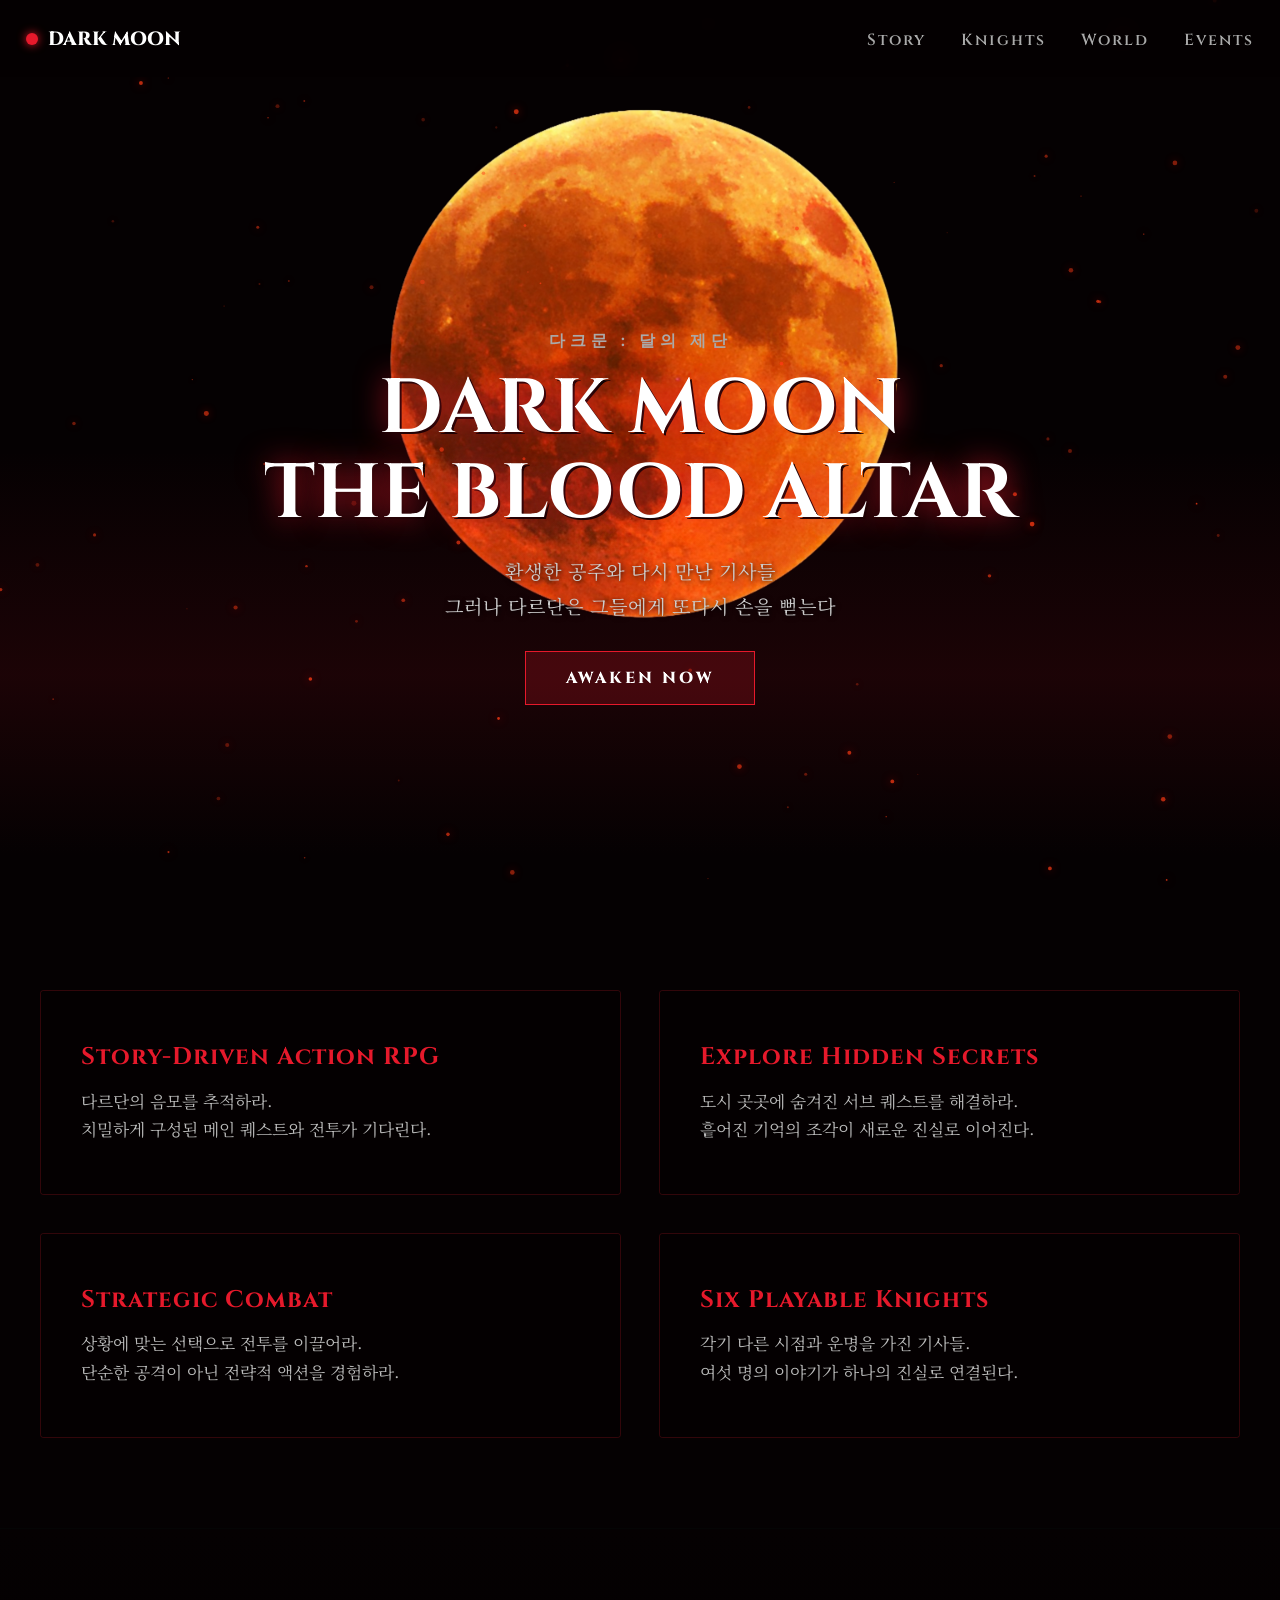
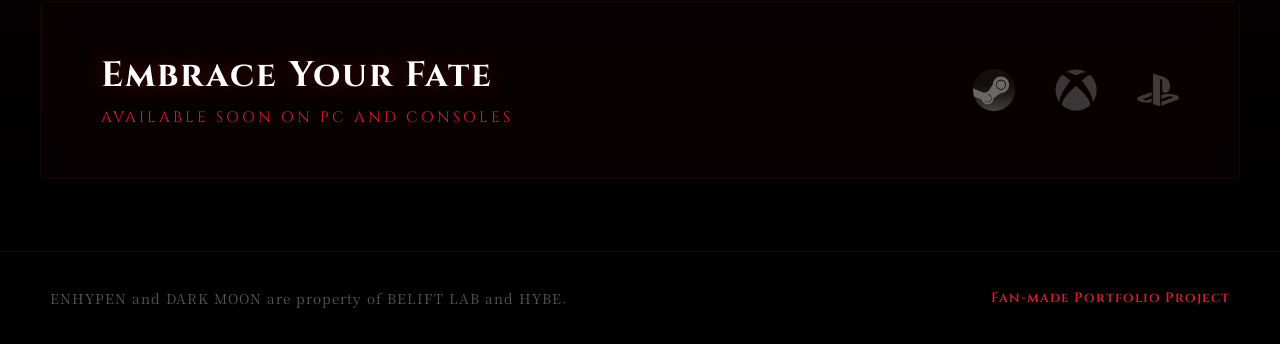
==== commit 36b19dd6: "Remove extra phrase from social share description" ====
--- a/index.html
+++ b/index.html
@@ -7,7 +7,7 @@
   
   <!-- OpenGraph & Kakao Talk Share Meta Tags -->
   <meta property="og:title" content="DARK MOON | The Blood Altar">
-  <meta property="og:description" content="환생한 공주와 다시 만난 기사들. 다르단의 음모를 추적하고 미스터리를 풀어라. 여섯 명의 기사, 하나의 진실.">
+  <meta property="og:description" content="환생한 공주와 다시 만난 기사들. 다르단의 음모를 추적하고 미스터리를 풀어라.">
   <meta property="og:image" content="https://strawberryfreckle.github.io/darkmoon.thebloodaltar/images/footer.jpg">
   <meta property="og:url" content="https://strawberryfreckle.github.io/darkmoon.thebloodaltar/">
   <meta property="og:type" content="website">
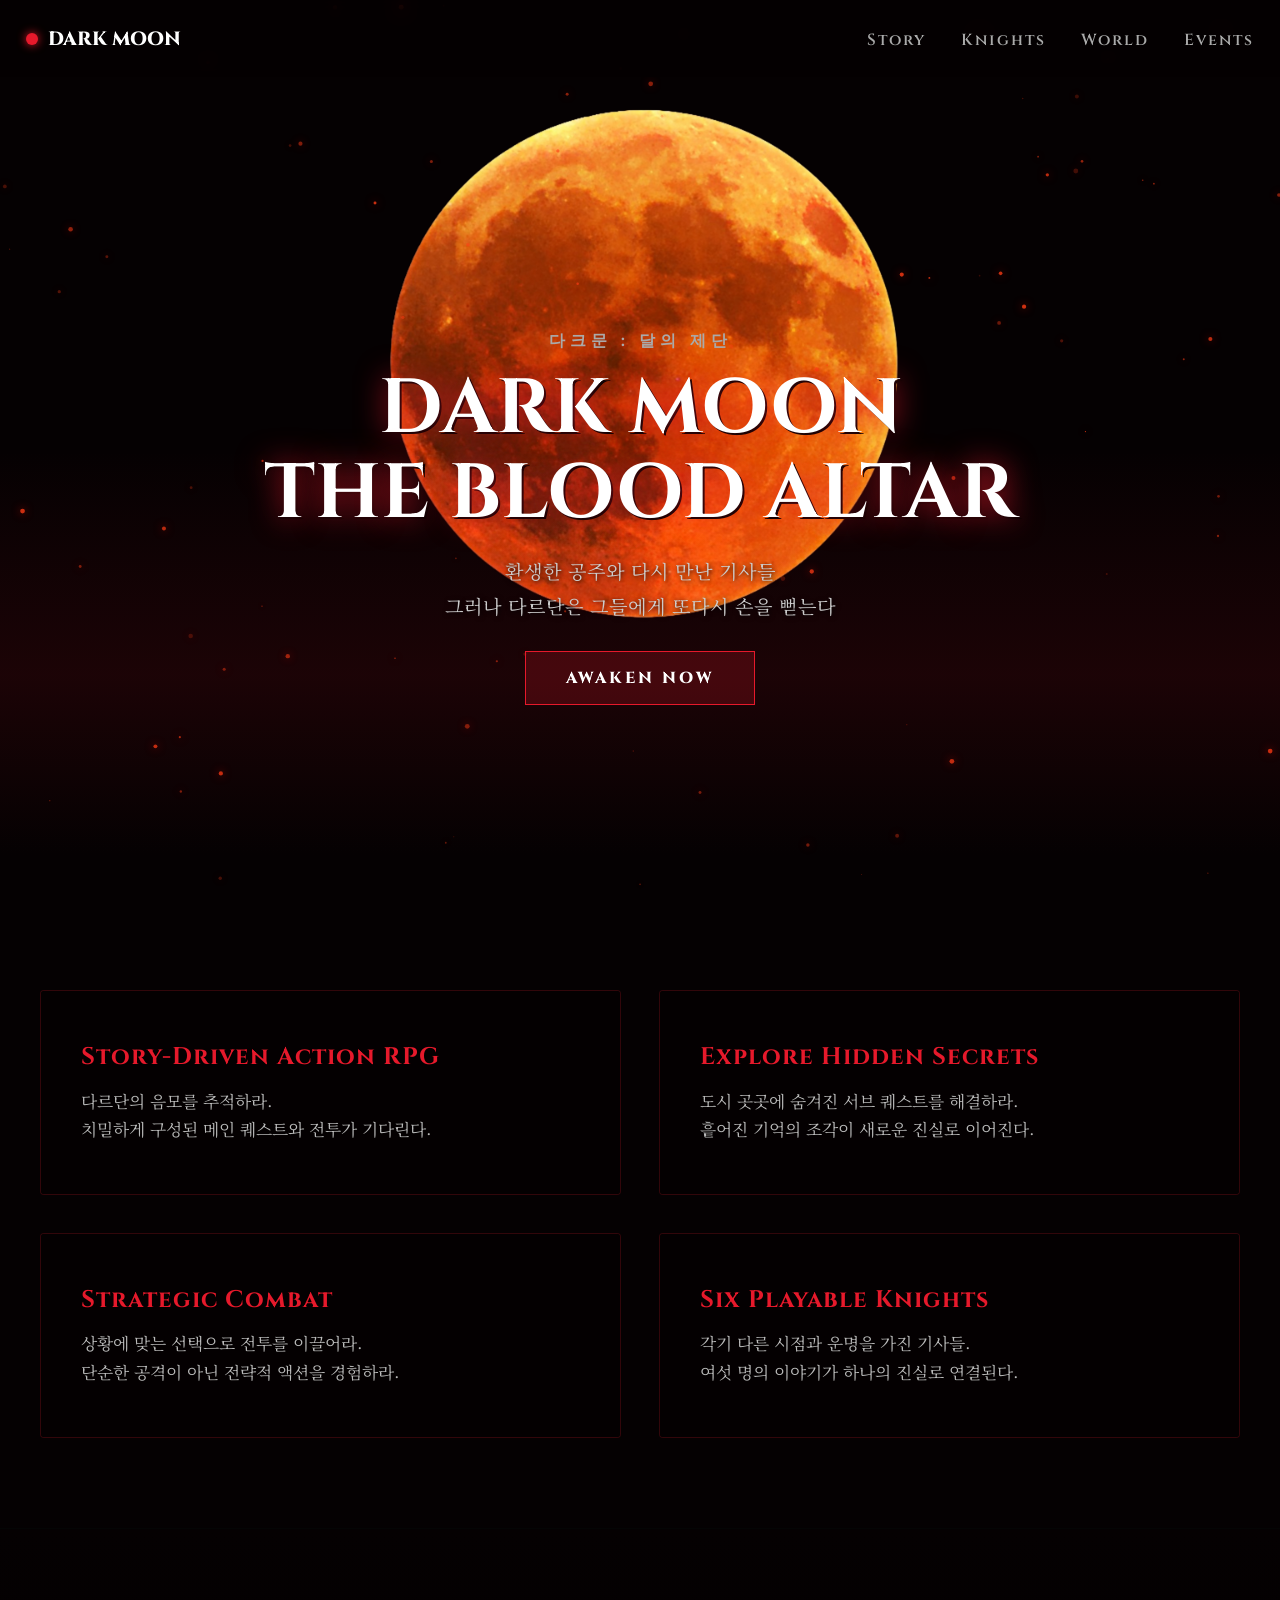
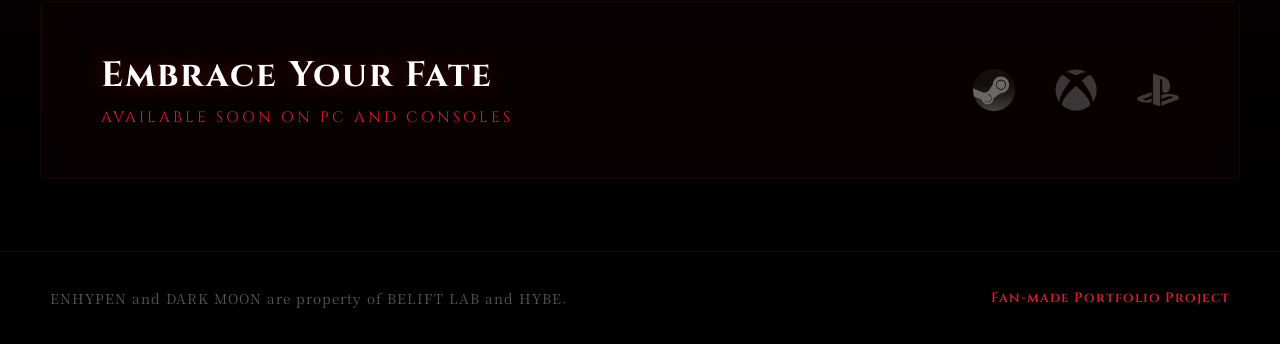
==== commit c8eb57ef: "Sync latest local changes for index, style, and add world page" ====
--- a/index.html
+++ b/index.html
@@ -38,7 +38,7 @@
 <nav class="site-nav">
   <a href="story.html">Story</a> 
   <a href="knights.html">Knights</a>
-  <a href="index.html#world">World</a>
+  <a href="world.html">World</a>
   <a href="event.html">Events</a>
 </nav>
   </header>
--- a/style.css
+++ b/style.css
@@ -681,4 +681,144 @@
   .modal-content { flex-direction: column; overflow-y: auto; height: 90vh; }
   .modal-left { height: 40vh; }
   .modal-info-header h2 { font-size: 2.5rem; }
+}
+/* =========================================
+   World Map 페이지 전용 스타일
+========================================= */
+.world-main {
+  padding-top: clamp(100px, 15vh, 150px);
+  min-height: 100vh;
+  background: var(--bg-dark);
+}
+
+.world-section {
+  padding-bottom: clamp(60px, 10vh, 120px);
+  position: relative;
+  z-index: 10;
+}
+
+.world-header {
+  text-align: center;
+  margin-bottom: clamp(40px, 6vh, 60px);
+}
+
+.world-header h2 {
+  font-size: clamp(1.8rem, 4vw, 3rem);
+  color: #fff;
+  text-shadow: 0 0 20px rgba(230, 25, 43, 0.5);
+  margin-bottom: 10px;
+}
+
+.map-layout { 
+  display: grid; 
+  grid-template-columns: 1.2fr 0.8fr; 
+  gap: clamp(20px, 4vw, 40px); 
+}
+
+.map-visual {
+  position: relative; 
+  min-height: 500px; 
+  overflow: hidden;
+  border: 1px solid rgba(230, 25, 43, 0.3); 
+  box-shadow: inset 0 0 50px rgba(230, 25, 43, 0.15);
+  background-image: url('images/map.png'); /* 맵 이미지 경로 */
+  background-size: cover;        
+  background-position: center;   
+  background-repeat: no-repeat;
+  border-radius: 4px;
+}
+
+/* 가상의 지도 텍스쳐 및 스캔 라인 */
+.map-visual::after {
+  content: ''; position: absolute; inset: 0;
+  background: 
+    radial-gradient(circle at 30% 40%, rgba(230, 25, 43, 0.1) 0%, transparent 50%),
+    linear-gradient(rgba(230, 25, 43, 0.1) 1px, transparent 1px),
+    linear-gradient(90deg, rgba(230, 25, 43, 0.1) 1px, transparent 1px);
+  background-size: 100% 100%, 40px 40px, 40px 40px;
+  pointer-events: none;
+}
+
+/* 레이더 스캔 효과 */
+.radar-scan {
+  position: absolute; top: 50%; left: 50%; width: 200%; height: 200%;
+  background: conic-gradient(from 0deg, transparent 70%, rgba(230, 25, 43, 0.4) 100%);
+  transform-origin: 0 0;
+  animation: radar 4s linear infinite;
+  z-index: 1;
+  pointer-events: none;
+}
+
+@keyframes radar { 100% { transform: rotate(360deg); } }
+
+/* 지도 위 노드(위치 표시) */
+.map-node {
+  position: absolute; z-index: 2; padding: 8px 12px;
+  border: 1px solid rgba(255,255,255,0.2); background: rgba(5, 1, 2, 0.8);
+  color: #fff; font-size: 0.75rem; font-family: 'Cinzel', serif; letter-spacing: 0.1em;
+  backdrop-filter: blur(5px);
+  border-radius: 4px;
+  transition: all 0.3s ease;
+  cursor: url('images/cursor_hover.png') 16 0, pointer !important;
+}
+
+.map-node:hover {
+  border-color: var(--blood-red);
+  box-shadow: 0 0 15px rgba(230, 25, 43, 0.5);
+  transform: translateY(-2px);
+}
+
+.map-node::before {
+  content: ""; display: inline-block; width: 6px; height: 6px; margin-right: 8px;
+  border-radius: 50%; background: var(--blood-red); box-shadow: 0 0 10px var(--blood-red);
+}
+
+/* 위치 조정 (첨부하신 map.jpg 구조에 맞춰 약간씩 %를 조절해보세요) */
+.city { top: 40%; left: 35%; }
+.alley { top: 60%; left: 45%; }
+.hideout { right: 30%; bottom: 25%; }
+.dardan { right: 20%; top: 20%; border-color: var(--blood-red); }
+
+/* 리스트 설명 박스 */
+.location-list {
+  display: flex;
+  flex-direction: column;
+  gap: clamp(15px, 2vw, 20px);
+}
+
+.location-list article {
+  border: 1px solid rgba(230, 25, 43, 0.15); 
+  background: rgba(5, 1, 2, 0.6); 
+  padding: clamp(20px, 3vw, 30px); 
+  border-radius: 4px;
+  backdrop-filter: blur(10px);
+  transition: border-color 0.4s ease, transform 0.4s ease;
+}
+
+.location-list article:hover {
+  transform: translateY(-5px);
+  border-color: var(--blood-red);
+  box-shadow: 0 10px 30px rgba(230, 25, 43, 0.15);
+  background: rgba(20, 5, 8, 0.8);
+}
+
+.location-list h3 { 
+  font-family: 'Cinzel', serif; 
+  color: var(--blood-red); 
+  font-size: clamp(1.1rem, 2vw, 1.3rem);
+  margin-bottom: 10px;
+  letter-spacing: 1px;
+}
+
+.location-list p { 
+  font-family: 'Noto Serif KR', serif; 
+  color: #bbb; 
+  font-size: clamp(0.9rem, 1.5vw, 1rem); 
+  line-height: 1.7;
+}
+
+/* 태블릿, 모바일 반응형 처리 */
+@media (max-width: 900px) {
+  .map-layout { grid-template-columns: 1fr; }
+  .map-visual { min-height: 400px; }
 }
